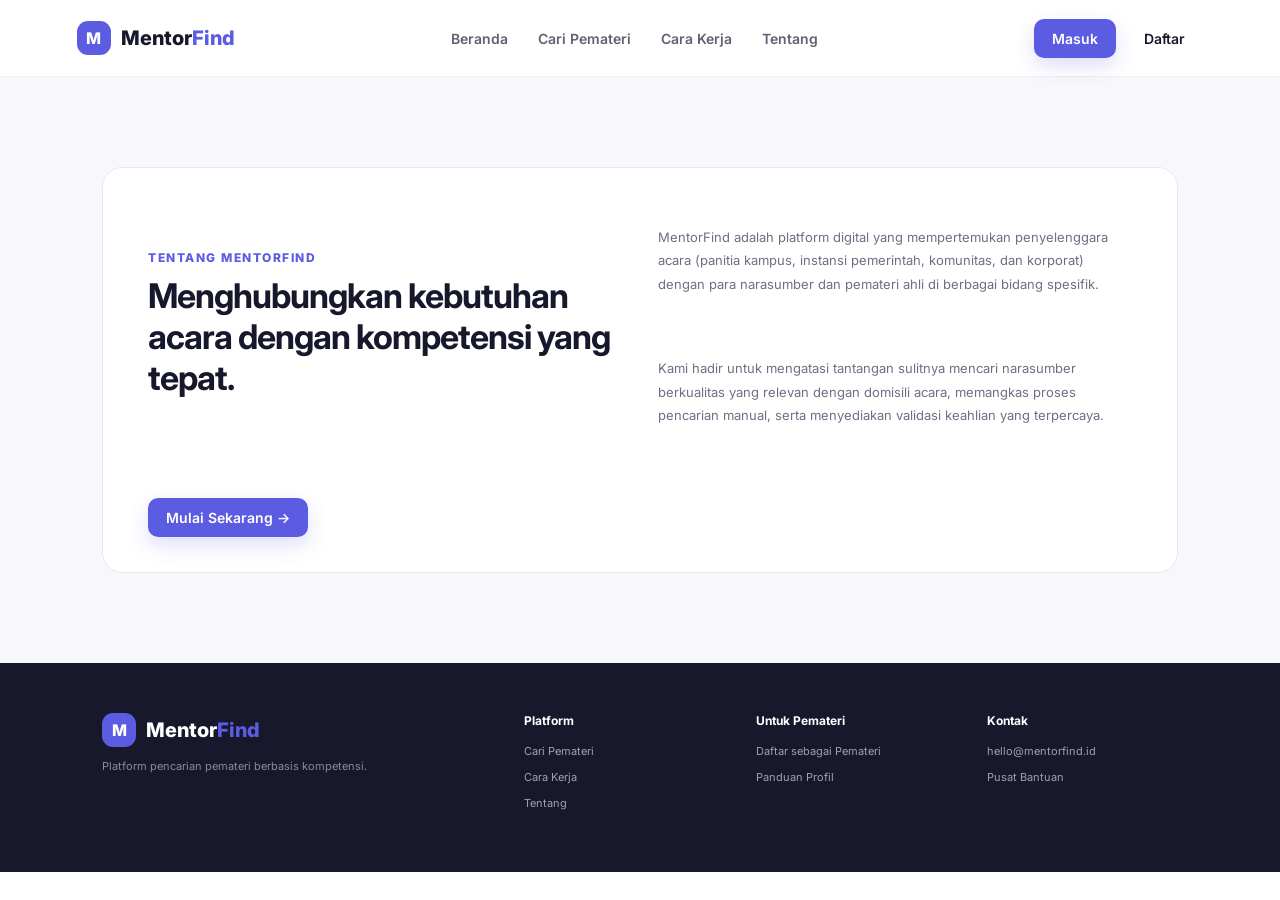
==== about.html @ a6b306c7 "Add files via upload" ====
<!DOCTYPE html>
<html lang="id">
<head>
  <meta charset="UTF-8">
  <meta name="viewport" content="width=device-width, initial-scale=1.0">
  <title>Tentang Kami — MentorFind</title>
  <link rel="preconnect" href="https://fonts.googleapis.com">
  <link rel="preconnect" href="https://fonts.gstatic.com" crossorigin>
  <link href="https://fonts.googleapis.com/css2?family=Inter:wght@400;500;600;700;800&display=swap" rel="stylesheet">
  <link rel="stylesheet" href="style.css">
</head>
<body>
  <header class="navbar">
    <a class="brand" href="index.html"><span class="brand-mark">M</span><span>Mentor<span class="brand-accent">Find</span></span></a>
    <nav>
      <a href="index.html">Beranda</a>
      <a href="search.html">Cari Pemateri</a>
      <a href="how-it-works.html">Cara Kerja</a>
      <a href="about.html" class="active">Tentang</a>
    </nav>
    <div class="nav-actions">
      <a class="btn btn-ghost" href="login.html">Masuk</a>
      <a class="btn btn-primary" href="register.html">Daftar</a>
      <a class="btn btn-primary" href="become-mentor.html">Menjadi Pemateri</a>
    </div>
    <button class="mobile-menu" onclick="toggleMenu()">☰</button>
  </header>

  <main>
    <section class="section about-section">
      <div class="about-card">
        <div>
          <span class="eyebrow">TENTANG MENTORFIND</span>
          <h2>Menghubungkan kebutuhan acara dengan kompetensi yang tepat.</h2>
        </div>
        <p>MentorFind adalah platform digital yang mempertemukan penyelenggara acara (panitia kampus, instansi pemerintah, komunitas, dan korporat) dengan para narasumber dan pemateri ahli di berbagai bidang spesifik.</p>
        <p>Kami hadir untuk mengatasi tantangan sulitnya mencari narasumber berkualitas yang relevan dengan domisili acara, memangkas proses pencarian manual, serta menyediakan validasi keahlian yang terpercaya.</p>
        <div style="margin-top: 2rem;">
          <a class="btn btn-primary" href="register.html">Mulai Sekarang →</a>
        </div>
      </div>
    </section>
  </main>

  <footer>
    <div class="footer-brand"><a class="brand" href="index.html"><span class="brand-mark">M</span><span>Mentor<span class="brand-accent">Find</span></span></a><p>Platform pencarian pemateri berbasis kompetensi.</p></div>
    <div><h4>Platform</h4><a href="search.html">Cari Pemateri</a><a href="how-it-works.html">Cara Kerja</a><a href="about.html">Tentang</a></div>
    <div><h4>Untuk Pemateri</h4><a href="become-mentor.html">Daftar sebagai Pemateri</a><a href="#">Panduan Profil</a></div>
    <div><h4>Kontak</h4><a href="mailto:hello@mentorfind.id">hello@mentorfind.id</a><a href="#">Pusat Bantuan</a></div>
  </footer>

  <script src="script.js"></script>
</body>
</html>
---- style.css ----
:root {

  --primary: #5b5ce2;

  --primary-dark: #4546c9;

  --ink: #17182b;

  --muted: #6d7085;

  --line: #e8e8f1;

  --soft: #f7f7fc;

  --white: #fff;

  --green: #18a66a;



  --auth-bg: #0b0f19;

  --auth-card: #1e293b;

  --auth-border: #334155;



  --shadow: 0 18px 50px rgba(33, 34, 76, 0.1);

}



/* =========================

   GLOBAL

\========================= */



\* {

  box-sizing: border-box;

}



html {

  scroll-behavior: smooth;

}



body {

  margin: 0;

  font-family: Inter, Arial, sans-serif;

  color: var(--ink);

  background: #fff;

}



a {

  text-decoration: none;

  color: inherit;

  cursor: pointer;

}



/* =========================

   NAVBAR

\========================= */



.navbar {

  height: 76px;

  display: flex;

  align-items: center;

  justify-content: space-between;

  padding: 0 6%;

  border-bottom: 1px solid #f0f0f5;

  background: rgba(255, 255, 255, 0.94);

  position: sticky;

  top: 0;

  z-index: 20;

  backdrop-filter: blur(14px);

}



.brand {

  display: flex;

  align-items: center;

  gap: 10px;

  font-weight: 800;

  font-size: 20px;

}



.brand-mark {

  width: 34px;

  height: 34px;

  border-radius: 11px;

  background: var(--primary);

  color: #fff;

  display: grid;

  place-items: center;

  font-size: 16px;

}



.brand-accent {

  color: var(--primary);

}



nav {

  display: flex;

  gap: 30px;

  font-size: 14px;

  font-weight: 600;

  color: #5f6172;

}



nav a:hover {

  color: var(--primary);

}



.nav-actions {

  display: flex;

  gap: 10px;

}



/* =========================

   BUTTON

\========================= */



.btn {

  border: 0;

  border-radius: 10px;

  padding: 11px 18px;

  font: 600 14px Inter;

  cursor: pointer;

  transition: 0.2s;

}



.btn-primary {

  background: var(--primary);

  color: #fff;

  box-shadow: 0 8px 20px rgba(91, 92, 226, 0.2);

}



.btn-primary:hover {

  background: var(--primary-dark);

  transform: translateY(-1px);

}



.btn-ghost {

  background: #f5f5fa;

  color: #383a50;

}



.btn-large {

  padding: 15px 22px;

}



.full {

  width: 100%;

  margin-top: 10px;

}



.mobile-menu {

  display: none;

  border: 0;

  background: none;

  font-size: 24px;

}



/* =========================

   HERO

\========================= */



.hero {

  min-height: 590px;

  padding: 75px 8% 70px;

  display: flex;

  align-items: center;

  gap: 60px;

  background:

    radial-gradient(

      circle at 80% 20%,

      #eeeefe 0,

      transparent 35%

    ),

    linear-gradient(180deg, #fbfbff, #fff);

}



.hero-content {

  width: 56%;

  max-width: 730px;

}



.eyebrow {

  font-size: 12px;

  letter-spacing: 1.5px;

  color: var(--primary);

  font-weight: 800;

}



.hero .eyebrow {

  display: inline-flex;

  gap: 8px;

  background: #eeeeff;

  padding: 8px 12px;

  border-radius: 30px;

  letter-spacing: 0.4px;

}



.hero h1 {

  font-size: 52px;

  line-height: 1.08;

  letter-spacing: -2px;

  margin: 20px 0;

}



.hero h1 span {

  color: var(--primary);

}



.hero-copy {

  font-size: 17px;

  line-height: 1.7;

  color: var(--muted);

  max-width: 650px;

}



/* =========================

   HERO SEARCH

\========================= */



.hero-search {

  background: #fff;

  padding: 9px;

  display: flex;

  gap: 7px;

  border: 1px solid #e6e6ef;

  border-radius: 15px;

  box-shadow: var(--shadow);

  margin-top: 28px;

}



.search-field {

  display: flex;

  align-items: center;

  gap: 8px;

  padding: 0 12px;

  border-right: 1px solid var(--line);

  flex: 1;

  color: #85879a;

}



.search-field input {

  border: 0;

  outline: 0;

  width: 100%;

  font: 14px Inter;

}



.location-field {

  max-width: 170px;

}



.popular {

  display: flex;

  align-items: center;

  gap: 8px;

  margin-top: 16px;

  font-size: 12px;

  color: #7a7c8e;

  flex-wrap: wrap;

}



.popular button {

  border: 1px solid var(--line);

  background: #fff;

  border-radius: 20px;

  padding: 6px 10px;

  color: #55586b;

  cursor: pointer;

}



/* =========================

   HERO VISUAL

\========================= */



.hero-visual {

  position: relative;

  flex: 1;

  min-height: 390px;

  display: grid;

  place-items: center;

}



.orb {

  position: absolute;

  border-radius: 50%;

  filter: blur(1px);

}



.orb-one {

  width: 330px;

  height: 330px;

  background: #e7e7ff;

}



.orb-two {

  width: 210px;

  height: 210px;

  background: #d8f5ec;

  right: 5%;

  bottom: 3%;

}



.profile-preview {

  position: relative;

  width: 300px;

  background: #fff;

  border: 1px solid #eeeef5;

  border-radius: 22px;

  padding: 28px;

  box-shadow: 0 25px 70px rgba(50, 50, 100, 0.16);

  text-align: center;

}



.verified {

  position: absolute;

  top: 14px;

  right: 14px;

  font-size: 9px;

  color: var(--green);

  background: #e8faf2;

  padding: 5px 8px;

  border-radius: 20px;

  font-weight: 700;

}



/* =========================

   AVATAR

\========================= */



.avatar {

  border-radius: 50%;

  background: linear-gradient(135deg, #5b5ce2, #8f90ff);

  color: #fff;

  display: grid;

  place-items: center;

  font-weight: 800;

}



.avatar-lg {

  width: 82px;

  height: 82px;

  font-size: 23px;

  margin: 5px auto 15px;

}



.profile-preview h3 {

  margin: 0 0 5px;

}



.profile-preview p {

  font-size: 12px;

  color: var(--muted);

  margin: 0;

}



.location {

  font-size: 11px;

  color: #77798a;

  margin: 13px 0;

}



.rating {

  font-weight: 700;

  font-size: 13px;

}



.rating span {

  font-weight: 400;

  color: #989aaa;

}



.skill-row {

  display: flex;

  gap: 5px;

  flex-wrap: wrap;

  justify-content: center;

  margin-top: 17px;

}



.skill-row span {

  font-size: 9px;

  padding: 6px 8px;

  border-radius: 7px;

  background: #f3f3fb;

  color: #595b72;

}



/* =========================

   FLOATING CARD

\========================= */



.floating-card {

  position: absolute;

  background: #fff;

  border: 1px solid #eeeef5;

  border-radius: 14px;

  box-shadow: var(--shadow);

  padding: 13px 16px;

  display: flex;

  gap: 9px;

  align-items: center;

}



.floating-card strong {

  display: block;

  font-size: 16px;

}



.floating-card span {

  font-size: 9px;

  color: #85879a;

}



.fc-top {

  top: 25px;

  right: 0;

}



.fc-bottom {

  bottom: 24px;

  left: 0;

}



.fc-bottom small {

  display: block;

  color: #888a9b;

  font-size: 9px;

  margin-top: 3px;

}



.mini-icon {

  background: #e8faf2;

  color: var(--green);

  padding: 8px;

  border-radius: 9px !important;

  font-size: 13px !important;

}



/* =========================

   STATS

\========================= */



.stats {

  display: grid;

  grid-template-columns: repeat(4, 1fr);

  padding: 28px 8%;

  border-top: 1px solid var(--line);

  border-bottom: 1px solid var(--line);

  background: #fff;

}



.stats div {

  text-align: center;

  border-right: 1px solid var(--line);

}



.stats div:last-child {

  border: 0;

}



.stats strong {

  display: block;

  font-size: 25px;

}



.stats span {

  font-size: 11px;

  color: var(--muted);

}



/* =========================

   SECTION

\========================= */



.section {

  padding: 90px 8%;

}



.section-heading {

  display: flex;

  justify-content: space-between;

  align-items: end;

  margin-bottom: 35px;

}



.section-heading h2,

.center-heading h2,

.about-card h2 {

  font-size: 34px;

  letter-spacing: -1px;

  margin: 9px 0;

}



.section-heading p {

  color: var(--muted);

  font-size: 13px;

  max-width: 410px;

  line-height: 1.6;

}



/* =========================

   SEARCH SECTION

\========================= */



.search-section {

  background: #fafaff;

}



.search-layout {

  display: grid;

  grid-template-columns: 250px 1fr;

  gap: 30px;

}



/* =========================

   FILTER

\========================= */



.filter-panel {

  background: #fff;

  border: 1px solid var(--line);

  border-radius: 15px;

  padding: 20px;

  height: max-content;

}



.filter-title {

  display: flex;

  justify-content: space-between;

  font-size: 14px;

  font-weight: 800;

  margin-bottom: 20px;

}



.filter-title button {

  border: 0;

  background: none;

  color: var(--primary);

  font-size: 11px;

  cursor: pointer;

}



.filter-panel label {

  display: block;

  font-size: 11px;

  font-weight: 700;

  margin: 16px 0 7px;

}



.input {

  width: 100%;

  border: 1px solid var(--line);

  border-radius: 9px;

  padding: 11px 12px;

  background: #fff;

  outline: none;

  font: 12px Inter;

  color: #44475a;

}



.input:focus {

  border-color: #a5a6ee;

  box-shadow: 0 0 0 3px #eeeeff;

}



/* =========================

   RESULTS

\========================= */



.results-top {

  display: flex;

  justify-content: space-between;

  align-items: center;

  font-size: 12px;

  color: var(--muted);

  margin-bottom: 15px;

}



.results-top select {

  border: 1px solid var(--line);

  background: #fff;

  border-radius: 8px;

  padding: 8px;

  font: 11px Inter;

}



.mentor-grid {

  display: grid;

  grid-template-columns: repeat(2, 1fr);

  gap: 16px;

}



/* =========================

   MENTOR CARD

\========================= */



.mentor-card {

  background: #fff;

  border: 1px solid var(--line);

  border-radius: 15px;

  padding: 20px;

  transition: 0.2s;

  cursor: pointer;

}



.mentor-card:hover {

  transform: translateY(-3px);

  box-shadow: var(--shadow);

  border-color: #d9d9f5;

}



.mentor-head {

  display: flex;

  gap: 12px;

  align-items: center;

}



.avatar-sm {

  width: 48px;

  height: 48px;

  font-size: 13px;

}



.mentor-info h3 {

  font-size: 14px;

  margin: 0 0 4px;

}



.mentor-info p {

  font-size: 10px;

  color: var(--muted);

  margin: 0;

}



.verified-badge {

  margin-left: auto;

  font-size: 9px;

  color: var(--green);

  background: #e8faf2;

  padding: 5px 7px;

  border-radius: 15px;

}



.mentor-location {

  font-size: 10px;

  color: #7b7d8d;

  margin: 14px 0;

}



.mentor-desc {

  font-size: 11px;

  line-height: 1.55;

  color: #696b7c;

  min-height: 34px;

}



.mentor-meta {

  display: flex;

  justify-content: space-between;

  margin-top: 15px;

  padding-top: 12px;

  border-top: 1px solid #f0f0f5;

  font-size: 10px;

  color: #707285;

}



.mentor-skills {

  display: flex;

  gap: 5px;

  flex-wrap: wrap;

  margin-top: 13px;

}



.mentor-skills span {

  font-size: 9px;

  background: #f4f4fb;

  padding: 5px 7px;

  border-radius: 6px;

}



/* =========================

   EMPTY STATE

\========================= */



.empty {

  text-align: center;

  padding: 70px 20px;

  color: var(--muted);

}



.empty div {

  font-size: 35px;

}



.hidden {

  display: none;

}



/* =========================

   HOW IT WORKS

\========================= */



.how-section {

  background: #fff;

}



.center-heading {

  text-align: center;

  max-width: 650px;

  margin: 0 auto 45px;

}



.center-heading p {

  font-size: 13px;

  line-height: 1.6;

  color: var(--muted);

}



.steps {

  display: grid;

  grid-template-columns: repeat(3, 1fr);

  gap: 20px;

}



.step {

  border: 1px solid var(--line);

  border-radius: 16px;

  padding: 28px;

}



.step-number {

  color: var(--primary);

  font-weight: 800;

  font-size: 12px;

  background: #eeeeff;

  width: max-content;

  padding: 7px 10px;

  border-radius: 8px;

}



.step h3 {

  font-size: 16px;

}



.step p {

  font-size: 12px;

  color: var(--muted);

  line-height: 1.6;

}



/* =========================

   ABOUT

\========================= */



.about-section {

  background: #f7f7fc;

}



.about-card {

  background: #fff;

  border: 1px solid var(--line);

  border-radius: 20px;

  padding: 45px;

  display: grid;

  grid-template-columns: 1fr 1fr;

  gap: 35px;

  align-items: center;

}



.about-card p {

  font-size: 13px;

  color: var(--muted);

  line-height: 1.8;

}



.about-card .btn {

  width: max-content;

}



.about-card > div {

  grid-row: span 2;

}



/* =========================

   FOOTER

\========================= */



footer {

  padding: 50px 8%;

  background: #17182b;

  color: #c6c7d3;

  display: grid;

  grid-template-columns: 2fr 1fr 1fr 1fr;

  gap: 40px;

}



footer .brand {

  color: #fff;

}



footer h4 {

  color: #fff;

  font-size: 12px;

  margin-top: 0;

}



footer a:not(.brand) {

  display: block;

  font-size: 11px;

  margin: 12px 0;

  color: #9fa1b2;

}



footer p {

  font-size: 11px;

  line-height: 1.6;

  color: #898b9e;

}



/* =========================

   MODAL

\========================= */



.modal {

  display: none;

  position: fixed;

  inset: 0;

  background: rgba(20, 21, 40, 0.55);

  z-index: 50;

  align-items: center;

  justify-content: center;

  padding: 20px;

}



.modal.show {

  display: flex;

}



.modal-box {

  width: min(420px, 100%);

  background: #fff;

  border-radius: 18px;

  padding: 30px;

  position: relative;

  box-shadow: 0 30px 100px rgba(0, 0, 0, 0.2);

}



.modal-box h2 {

  margin: 8px 0;

  font-size: 23px;

}



.modal-box .input {

  margin-top: 10px;

}



.modal-close {

  position: absolute;

  right: 17px;

  top: 14px;

  border: 0;

  background: #f2f2f7;

  border-radius: 50%;

  width: 28px;

  height: 28px;

  cursor: pointer;

}



.modal-icon {

  width: 42px;

  height: 42px;

  border-radius: 12px;

  background: #eeeeff;

  color: var(--primary);

  display: grid;

  place-items: center;

  font-weight: 800;

}



.muted {

  font-size: 12px;

  color: var(--muted);

  line-height: 1.6;

}



.modal-switch {

  text-align: center;

  font-size: 11px;

  color: var(--muted);

  margin-top: 18px;

}



.modal-switch a {

  color: var(--primary);

  font-weight: 700;

}



/* =========================

   PROFILE MODAL

\========================= */



.profile-modal {

  max-width: 650px;

}



.profile-detail {

  display: grid;

  grid-template-columns: 100px 1fr;

  gap: 22px;

}



.profile-detail .avatar {

  width: 100px;

  height: 100px;

  font-size: 25px;

}



.profile-detail h2 {

  margin: 0 0 4px;

}



.detail-label {

  font-size: 10px;

  color: var(--muted);

  margin-top: 18px;

}



.detail-list {

  display: flex;

  flex-wrap: wrap;

  gap: 7px;

  margin-top: 7px;

}



.detail-list span {

  background: #f1f1fb;

  border-radius: 7px;

  padding: 7px 9px;

  font-size: 10px;

}



.portfolio {

  margin-top: 20px;

  padding-top: 17px;

  border-top: 1px solid var(--line);

}



.portfolio h4 {

  margin: 0 0 8px;

  font-size: 13px;

}



.portfolio p {

  font-size: 11px;

  color: var(--muted);

  line-height: 1.5;

}



/* =====================================================

   MENTOR DASHBOARD

\===================================================== */



.mentor-dashboard-grid {

  display: grid;

  grid-template-columns: repeat(3, 1fr);

  gap: 20px;

  margin-top: 30px;

}



.dashboard-card {

  background: #fff;

  border: 1px solid #e5e7eb;

  border-radius: 18px;

  padding: 28px;

  box-shadow: 0 10px 30px rgba(15, 23, 42, 0.05);

  transition:

    transform 0.25s ease,

    box-shadow 0.25s ease;

}



.dashboard-card:hover {

  transform: translateY(-5px);

  box-shadow: 0 20px 40px rgba(15, 23, 42, 0.1);

}



.dashboard-icon {

  width: 52px;

  height: 52px;

  display: flex;

  align-items: center;

  justify-content: center;

  border-radius: 14px;

  background: #eef2ff;

  font-size: 24px;

  margin-bottom: 20px;

}



.dashboard-card h3 {

  margin-bottom: 8px;

  color: #111827;

}



.dashboard-card p {

  color: #6b7280;

  line-height: 1.6;

  margin-bottom: 20px;

}



.mentor-info-box {

  margin-top: 30px;

  padding: 30px;

  border-radius: 18px;

  background: linear-gradient(135deg, #eef2ff, #f8fafc);

  border: 1px solid #e0e7ff;

}



.mentor-info-box h2 {

  margin: 8px 0 10px;

  color: #111827;

}



.mentor-info-box p {

  max-width: 700px;

  color: #64748b;

  line-height: 1.7;

}



/* =====================================================
   AUTHENTICATION PAGE
   LOGIN & REGISTER
   Integrated with the new mockup design
===================================================== */

body.auth-page {
  min-height: 100vh;
  margin: 0;
  display: flex;
  flex-direction: column;
  align-items: center;
  justify-content: center;
  padding: 20px;
  background: linear-gradient(135deg, #1e3c72 0%, #2a5298 50%, #6dd5ed 100%);
  background-attachment: fixed;
  font-family: 'Inter', sans-serif;
}

.auth-card {
  width: 100%;
  max-width: 420px;
  margin: 0 auto;
  padding: 32px;
  background: rgba(255, 255, 255, 0.92);
  backdrop-filter: blur(12px);
  border: 1px solid rgba(255, 255, 255, 0.5);
  border-radius: 20px;
  box-shadow: 0 20px 40px rgba(0, 0, 0, 0.2);
  position: relative;
  text-align: center;
}

.auth-card .close-btn {
  position: absolute;
  top: 18px;
  right: 20px;
  text-decoration: none;
  font-size: 20px;
  color: #64748b;
  font-weight: bold;
  transition: color 0.2s;
}

.auth-card .close-btn:hover {
  color: #0f172a;
}

.auth-header {
  text-align: center;
  margin-bottom: 2rem;
}

.auth-header .brand {
  display: inline-flex;
  margin-bottom: 1rem;
  text-decoration: none;
}

.auth-header h2 {
  font-size: 24px;
  font-weight: 700;
  color: #1e293b;
  margin: 0 0 8px;
}

.auth-header p {
  font-size: 14px;
  color: #64748b;
  margin: 0 0 24px;
}

.form-group {
  margin-bottom: 16px;
  text-align: left;
}

.form-group label {
  display: block;
  font-size: 13px;
  font-weight: 600;
  color: #475569;
  margin-bottom: 6px;
}

.form-group input,
.form-group select {
  width: 100%;
  padding: 12px 16px;
  border: 1px solid #e2e8f0;
  border-radius: 10px;
  font-size: 14px;
  background-color: #f8fafc;
  outline: none;
  box-sizing: border-box;
  transition: border-color 0.2s, background-color 0.2s;
}

.form-group input:focus,
.form-group select:focus {
  border-color: #4f46e5;
  background-color: #fff;
}

.btn-auth {
  width: 100%;
  padding: 12px;
  background-color: #4f46e5;
  color: #ffffff;
  border: none;
  border-radius: 10px;
  font-size: 15px;
  font-weight: 600;
  cursor: pointer;
  margin-top: 10px;
  transition: background-color 0.2s;
}

.btn-auth:hover {
  background-color: #4338ca;
}

.auth-footer {
  margin-top: 20px;
  font-size: 13px;
  color: #64748b;
}

.auth-footer a {
  color: #4f46e5;
  text-decoration: none;
  font-weight: 600;
}

/* Existing alert styles preserved */
.alert-box {
  margin-top: 1.25rem;
  padding: 0.75rem 1rem;
  border-radius: 0.5rem;
  background-color: rgba(239, 68, 68, 0.15);
  border: 1px solid rgba(239, 68, 68, 0.4);
  color: #b91c1c;
  font-size: 0.875rem;
  display: flex;
  align-items: center;
  justify-content: space-between;
}

.alert-close {
  background: none;
  border: none;
  color: #b91c1c;
  font-size: 1.2rem;
  cursor: pointer;
  padding: 0 0.25rem;
  line-height: 1;
}

/* Login state / user profile */
.nav-links {
  display: flex;
  align-items: center;
  gap: 24px;
  list-style: none;
  margin: 0;
  padding: 0;
}

.nav-links a {
  text-decoration: none;
  color: #475569;
  font-size: 14px;
  font-weight: 500;
}

.nav-links a:hover {
  color: #4f46e5;
}

.user-profile-btn {
  display: flex;
  align-items: center;
  gap: 10px;
  text-decoration: none;
  color: #1e293b;
  font-weight: 600;
  font-size: 14px;
  cursor: pointer;
  padding: 6px 12px;
  border-radius: 8px;
  transition: background 0.2s;
}

.user-profile-btn:hover {
  background-color: #f1f5f9;
}

.user-avatar {
  width: 36px;
  height: 36px;
  border-radius: 50%;
  background-color: #e0e7ff;
  color: #4f46e5;
  display: flex;
  align-items: center;
  justify-content: center;
  font-weight: 700;
  font-size: 15px;
}

/* =========================

   TABLET

\========================= */



@media (max-width: 900px) {

  nav {

    display: none;

  }



  .mobile-menu {

    display: block;

  }



  .hero {

    padding: 55px 6%;

    flex-direction: column;

  }



  .hero-content {

    width: 100%;

  }



  .hero h1 {

    font-size: 42px;

  }



  .hero-visual {

    width: 100%;

  }



  .stats {

    padding: 25px 5%;

  }



  .section {

    padding: 65px 6%;

  }



  .search-layout {

    grid-template-columns: 1fr;

  }



  .filter-panel {

    display: grid;

    grid-template-columns: 1fr 1fr;

    gap: 0 12px;

  }



  .filter-title,

  .filter-panel .full {

    grid-column: 1 / -1;

  }



  .steps {

    grid-template-columns: 1fr;

  }



  .about-card {

    grid-template-columns: 1fr;

    padding: 30px;

  }



  .about-card > div {

    grid-row: auto;

  }



  footer {

    grid-template-columns: 1fr 1fr;

  }



  .mentor-dashboard-grid {

    grid-template-columns: 1fr;

  }

}



/* =========================

   MOBILE

\========================= */



@media (max-width: 600px) {

  .nav-actions {

    display: none;

  }



  .hero h1 {

    font-size: 36px;

  }



  .hero-search {

    flex-direction: column;

  }



  .search-field,

  .location-field {

    max-width: none;

    border-right: 0;

    border-bottom: 1px solid var(--line);

    padding: 12px;

  }



  .hero-visual {

    min-height: 350px;

  }



  .profile-preview {

    width: 270px;

  }



  .floating-card {

    transform: scale(0.85);

  }



  .stats {

    grid-template-columns: 1fr 1fr;

    gap: 18px;

  }



  .stats div:nth-child(2) {

    border-right: 0;

  }



  .mentor-grid {

    grid-template-columns: 1fr;

  }



  .filter-panel {

    grid-template-columns: 1fr;

  }



  .filter-title,

  .filter-panel .full {

    grid-column: auto;

  }



  .section-heading {

    display: block;

  }



  .section-heading p {

    margin-top: 15px;

  }



  .about-card h2 {

    font-size: 27px;

  }



  footer {

    grid-template-columns: 1fr 1fr;

  }



  .profile-detail {

    grid-template-columns: 1fr;

    text-align: center;

  }



  .profile-detail .avatar {

    margin: auto;

  }



  .detail-list {

    justify-content: center;

  }



  .auth-card {

    padding: 2rem 1.5rem;

  }

  .auth-header h2 {
    font-size: 22px;
  }

}
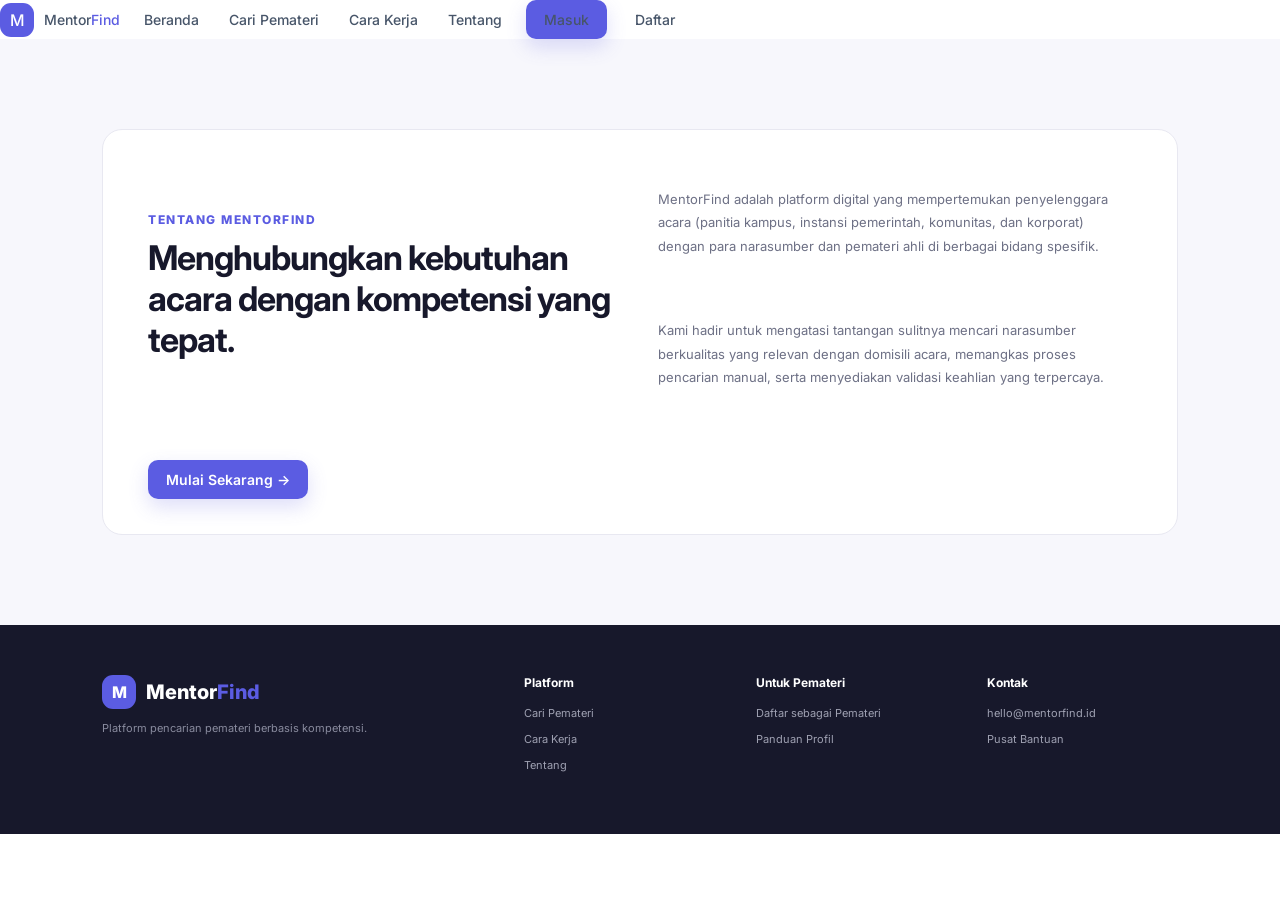
==== commit ddd2c57f: "Add files via upload" ====
--- a/about.html
+++ b/about.html
@@ -10,7 +10,7 @@
   <link rel="stylesheet" href="style.css">
 </head>
 <body>
-  <header class="navbar">
+  <header class="nav-links">
     <a class="brand" href="index.html"><span class="brand-mark">M</span><span>Mentor<span class="brand-accent">Find</span></span></a>
     <nav>
       <a href="index.html">Beranda</a>
--- a/style.css
+++ b/style.css
@@ -2253,18 +2253,7 @@
     display: none;
 
   }
-
-
-
-  .mobile-menu {
-
-    display: block;
-
-  }
-
-
-
-  .hero {
+.hero {
 
     padding: 55px 6%;
 
@@ -2575,3 +2564,55 @@
   }
 
 }
+
+
+/* =====================================================
+   TAMPILAN MOBILE & TOGGLE MENU
+   ===================================================== */
+
+/* Sembunyikan tombol mobile menu secara default di layar besar */
+.mobile-menu {
+  display: none;
+  background: none;
+  border: none;
+  font-size: 24px;
+  cursor: pointer;
+  color: #0f172a;
+}
+
+/* Aturan untuk layar HP / Mobile */
+@media (max-width: 768px) {
+  .mobile-menu {
+    display: block;
+    z-index: 1001;
+  }
+
+  .nav-links {
+    display: none;
+    position: absolute;
+    top: 100%;
+    left: 0;
+    width: 100%;
+    background: #ffffff;
+    flex-direction: column;
+    padding: 20px;
+    box-shadow: 0 10px 15px -3px rgba(0, 0, 0, 0.1);
+    border-bottom: 1px solid #e2e8f0;
+    z-index: 1000;
+  }
+
+  /* Kelas ini ditambahkan oleh JS saat tombol diklik */
+  .nav-links.mobile-open {
+    display: flex !important;
+  }
+
+  .nav-links a {
+    padding: 10px 0;
+    width: 100%;
+    text-align: left;
+  }
+
+  .nav-actions {
+    margin-top: 10px;
+  }
+}
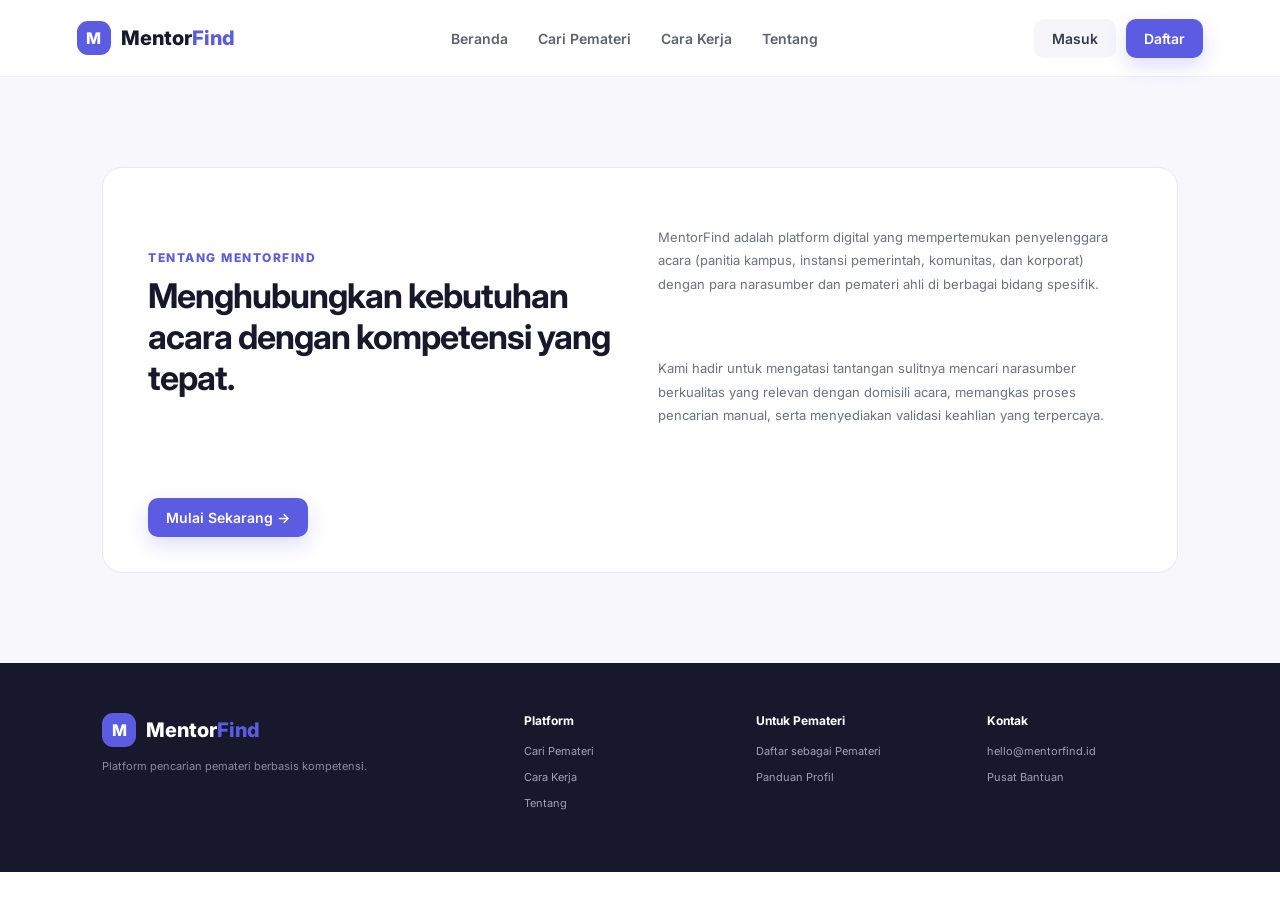
==== commit 336e0a93: "Add files via upload" ====
--- a/about.html
+++ b/about.html
@@ -10,7 +10,7 @@
   <link rel="stylesheet" href="style.css">
 </head>
 <body>
-  <header class="nav-links">
+  <header class="navbar">
     <a class="brand" href="index.html"><span class="brand-mark">M</span><span>Mentor<span class="brand-accent">Find</span></span></a>
     <nav>
       <a href="index.html">Beranda</a>
--- a/style.css
+++ b/style.css
@@ -1,2618 +1,2582 @@
-:root {
-
-  --primary: #5b5ce2;
-
-  --primary-dark: #4546c9;
-
-  --ink: #17182b;
-
-  --muted: #6d7085;
-
-  --line: #e8e8f1;
-
-  --soft: #f7f7fc;
-
-  --white: #fff;
-
-  --green: #18a66a;
-
-
-
-  --auth-bg: #0b0f19;
-
-  --auth-card: #1e293b;
-
-  --auth-border: #334155;
-
-
-
-  --shadow: 0 18px 50px rgba(33, 34, 76, 0.1);
-
-}
-
-
-
-/* =========================
-
-   GLOBAL
-
-\========================= */
-
-
-
-\* {
-
-  box-sizing: border-box;
-
-}
-
-
-
-html {
-
-  scroll-behavior: smooth;
-
-}
-
-
-
-body {
-
-  margin: 0;
-
-  font-family: Inter, Arial, sans-serif;
-
-  color: var(--ink);
-
-  background: #fff;
-
-}
-
-
-
-a {
-
-  text-decoration: none;
-
-  color: inherit;
-
-  cursor: pointer;
-
-}
-
-
-
-/* =========================
-
-   NAVBAR
-
-\========================= */
-
-
-
-.navbar {
-
-  height: 76px;
-
-  display: flex;
-
-  align-items: center;
-
-  justify-content: space-between;
-
-  padding: 0 6%;
-
-  border-bottom: 1px solid #f0f0f5;
-
-  background: rgba(255, 255, 255, 0.94);
-
-  position: sticky;
-
-  top: 0;
-
-  z-index: 20;
-
-  backdrop-filter: blur(14px);
-
-}
-
-
-
-.brand {
-
-  display: flex;
-
-  align-items: center;
-
-  gap: 10px;
-
-  font-weight: 800;
-
-  font-size: 20px;
-
-}
-
-
-
-.brand-mark {
-
-  width: 34px;
-
-  height: 34px;
-
-  border-radius: 11px;
-
-  background: var(--primary);
-
-  color: #fff;
-
-  display: grid;
-
-  place-items: center;
-
-  font-size: 16px;
-
-}
-
-
-
-.brand-accent {
-
-  color: var(--primary);
-
-}
-
-
-
-nav {
-
-  display: flex;
-
-  gap: 30px;
-
-  font-size: 14px;
-
-  font-weight: 600;
-
-  color: #5f6172;
-
-}
-
-
-
-nav a:hover {
-
-  color: var(--primary);
-
-}
-
-
-
-.nav-actions {
-
-  display: flex;
-
-  gap: 10px;
-
-}
-
-
-
-/* =========================
-
-   BUTTON
-
-\========================= */
-
-
-
-.btn {
-
-  border: 0;
-
-  border-radius: 10px;
-
-  padding: 11px 18px;
-
-  font: 600 14px Inter;
-
-  cursor: pointer;
-
-  transition: 0.2s;
-
-}
-
-
-
-.btn-primary {
-
-  background: var(--primary);
-
-  color: #fff;
-
-  box-shadow: 0 8px 20px rgba(91, 92, 226, 0.2);
-
-}
-
-
-
-.btn-primary:hover {
-
-  background: var(--primary-dark);
-
-  transform: translateY(-1px);
-
-}
-
-
-
-.btn-ghost {
-
-  background: #f5f5fa;
-
-  color: #383a50;
-
-}
-
-
-
-.btn-large {
-
-  padding: 15px 22px;
-
-}
-
-
-
-.full {
-
-  width: 100%;
-
-  margin-top: 10px;
-
-}
-
-
-
-.mobile-menu {
-
-  display: none;
-
-  border: 0;
-
-  background: none;
-
-  font-size: 24px;
-
-}
-
-
-
-/* =========================
-
-   HERO
-
-\========================= */
-
-
-
-.hero {
-
-  min-height: 590px;
-
-  padding: 75px 8% 70px;
-
-  display: flex;
-
-  align-items: center;
-
-  gap: 60px;
-
-  background:
-
-    radial-gradient(
-
-      circle at 80% 20%,
-
-      #eeeefe 0,
-
-      transparent 35%
-
-    ),
-
-    linear-gradient(180deg, #fbfbff, #fff);
-
-}
-
-
-
-.hero-content {
-
-  width: 56%;
-
-  max-width: 730px;
-
-}
-
-
-
-.eyebrow {
-
-  font-size: 12px;
-
-  letter-spacing: 1.5px;
-
-  color: var(--primary);
-
-  font-weight: 800;
-
-}
-
-
-
-.hero .eyebrow {
-
-  display: inline-flex;
-
-  gap: 8px;
-
-  background: #eeeeff;
-
-  padding: 8px 12px;
-
-  border-radius: 30px;
-
-  letter-spacing: 0.4px;
-
-}
-
-
-
-.hero h1 {
-
-  font-size: 52px;
-
-  line-height: 1.08;
-
-  letter-spacing: -2px;
-
-  margin: 20px 0;
-
-}
-
-
-
-.hero h1 span {
-
-  color: var(--primary);
-
-}
-
-
-
-.hero-copy {
-
-  font-size: 17px;
-
-  line-height: 1.7;
-
-  color: var(--muted);
-
-  max-width: 650px;
-
-}
-
-
-
-/* =========================
-
-   HERO SEARCH
-
-\========================= */
-
-
-
-.hero-search {
-
-  background: #fff;
-
-  padding: 9px;
-
-  display: flex;
-
-  gap: 7px;
-
-  border: 1px solid #e6e6ef;
-
-  border-radius: 15px;
-
-  box-shadow: var(--shadow);
-
-  margin-top: 28px;
-
-}
-
-
-
-.search-field {
-
-  display: flex;
-
-  align-items: center;
-
-  gap: 8px;
-
-  padding: 0 12px;
-
-  border-right: 1px solid var(--line);
-
-  flex: 1;
-
-  color: #85879a;
-
-}
-
-
-
-.search-field input {
-
-  border: 0;
-
-  outline: 0;
-
-  width: 100%;
-
-  font: 14px Inter;
-
-}
-
-
-
-.location-field {
-
-  max-width: 170px;
-
-}
-
-
-
-.popular {
-
-  display: flex;
-
-  align-items: center;
-
-  gap: 8px;
-
-  margin-top: 16px;
-
-  font-size: 12px;
-
-  color: #7a7c8e;
-
-  flex-wrap: wrap;
-
-}
-
-
-
-.popular button {
-
-  border: 1px solid var(--line);
-
-  background: #fff;
-
-  border-radius: 20px;
-
-  padding: 6px 10px;
-
-  color: #55586b;
-
-  cursor: pointer;
-
-}
-
-
-
-/* =========================
-
-   HERO VISUAL
-
-\========================= */
-
-
-
-.hero-visual {
-
-  position: relative;
-
-  flex: 1;
-
-  min-height: 390px;
-
-  display: grid;
-
-  place-items: center;
-
-}
-
-
-
-.orb {
-
-  position: absolute;
-
-  border-radius: 50%;
-
-  filter: blur(1px);
-
-}
-
-
-
-.orb-one {
-
-  width: 330px;
-
-  height: 330px;
-
-  background: #e7e7ff;
-
-}
-
-
-
-.orb-two {
-
-  width: 210px;
-
-  height: 210px;
-
-  background: #d8f5ec;
-
-  right: 5%;
-
-  bottom: 3%;
-
-}
-
-
-
-.profile-preview {
-
-  position: relative;
-
-  width: 300px;
-
-  background: #fff;
-
-  border: 1px solid #eeeef5;
-
-  border-radius: 22px;
-
-  padding: 28px;
-
-  box-shadow: 0 25px 70px rgba(50, 50, 100, 0.16);
-
-  text-align: center;
-
-}
-
-
-
-.verified {
-
-  position: absolute;
-
-  top: 14px;
-
-  right: 14px;
-
-  font-size: 9px;
-
-  color: var(--green);
-
-  background: #e8faf2;
-
-  padding: 5px 8px;
-
-  border-radius: 20px;
-
-  font-weight: 700;
-
-}
-
-
-
-/* =========================
-
-   AVATAR
-
-\========================= */
-
-
-
-.avatar {
-
-  border-radius: 50%;
-
-  background: linear-gradient(135deg, #5b5ce2, #8f90ff);
-
-  color: #fff;
-
-  display: grid;
-
-  place-items: center;
-
-  font-weight: 800;
-
-}
-
-
-
-.avatar-lg {
-
-  width: 82px;
-
-  height: 82px;
-
-  font-size: 23px;
-
-  margin: 5px auto 15px;
-
-}
-
-
-
-.profile-preview h3 {
-
-  margin: 0 0 5px;
-
-}
-
-
-
-.profile-preview p {
-
-  font-size: 12px;
-
-  color: var(--muted);
-
-  margin: 0;
-
-}
-
-
-
-.location {
-
-  font-size: 11px;
-
-  color: #77798a;
-
-  margin: 13px 0;
-
-}
-
-
-
-.rating {
-
-  font-weight: 700;
-
-  font-size: 13px;
-
-}
-
-
-
-.rating span {
-
-  font-weight: 400;
-
-  color: #989aaa;
-
-}
-
-
-
-.skill-row {
-
-  display: flex;
-
-  gap: 5px;
-
-  flex-wrap: wrap;
-
-  justify-content: center;
-
-  margin-top: 17px;
-
-}
-
-
-
-.skill-row span {
-
-  font-size: 9px;
-
-  padding: 6px 8px;
-
-  border-radius: 7px;
-
-  background: #f3f3fb;
-
-  color: #595b72;
-
-}
-
-
-
-/* =========================
-
-   FLOATING CARD
-
-\========================= */
-
-
-
-.floating-card {
-
-  position: absolute;
-
-  background: #fff;
-
-  border: 1px solid #eeeef5;
-
-  border-radius: 14px;
-
-  box-shadow: var(--shadow);
-
-  padding: 13px 16px;
-
-  display: flex;
-
-  gap: 9px;
-
-  align-items: center;
-
-}
-
-
-
-.floating-card strong {
-
-  display: block;
-
-  font-size: 16px;
-
-}
-
-
-
-.floating-card span {
-
-  font-size: 9px;
-
-  color: #85879a;
-
-}
-
-
-
-.fc-top {
-
-  top: 25px;
-
-  right: 0;
-
-}
-
-
-
-.fc-bottom {
-
-  bottom: 24px;
-
-  left: 0;
-
-}
-
-
-
-.fc-bottom small {
-
-  display: block;
-
-  color: #888a9b;
-
-  font-size: 9px;
-
-  margin-top: 3px;
-
-}
-
-
-
-.mini-icon {
-
-  background: #e8faf2;
-
-  color: var(--green);
-
-  padding: 8px;
-
-  border-radius: 9px !important;
-
-  font-size: 13px !important;
-
-}
-
-
-
-/* =========================
-
-   STATS
-
-\========================= */
-
-
-
-.stats {
-
-  display: grid;
-
-  grid-template-columns: repeat(4, 1fr);
-
-  padding: 28px 8%;
-
-  border-top: 1px solid var(--line);
-
-  border-bottom: 1px solid var(--line);
-
-  background: #fff;
-
-}
-
-
-
-.stats div {
-
-  text-align: center;
-
-  border-right: 1px solid var(--line);
-
-}
-
-
-
-.stats div:last-child {
-
-  border: 0;
-
-}
-
-
-
-.stats strong {
-
-  display: block;
-
-  font-size: 25px;
-
-}
-
-
-
-.stats span {
-
-  font-size: 11px;
-
-  color: var(--muted);
-
-}
-
-
-
-/* =========================
-
-   SECTION
-
-\========================= */
-
-
-
-.section {
-
-  padding: 90px 8%;
-
-}
-
-
-
-.section-heading {
-
-  display: flex;
-
-  justify-content: space-between;
-
-  align-items: end;
-
-  margin-bottom: 35px;
-
-}
-
-
-
-.section-heading h2,
-
-.center-heading h2,
-
-.about-card h2 {
-
-  font-size: 34px;
-
-  letter-spacing: -1px;
-
-  margin: 9px 0;
-
-}
-
-
-
-.section-heading p {
-
-  color: var(--muted);
-
-  font-size: 13px;
-
-  max-width: 410px;
-
-  line-height: 1.6;
-
-}
-
-
-
-/* =========================
-
-   SEARCH SECTION
-
-\========================= */
-
-
-
-.search-section {
-
-  background: #fafaff;
-
-}
-
-
-
-.search-layout {
-
-  display: grid;
-
-  grid-template-columns: 250px 1fr;
-
-  gap: 30px;
-
-}
-
-
-
-/* =========================
-
-   FILTER
-
-\========================= */
-
-
-
-.filter-panel {
-
-  background: #fff;
-
-  border: 1px solid var(--line);
-
-  border-radius: 15px;
-
-  padding: 20px;
-
-  height: max-content;
-
-}
-
-
-
-.filter-title {
-
-  display: flex;
-
-  justify-content: space-between;
-
-  font-size: 14px;
-
-  font-weight: 800;
-
-  margin-bottom: 20px;
-
-}
-
-
-
-.filter-title button {
-
-  border: 0;
-
-  background: none;
-
-  color: var(--primary);
-
-  font-size: 11px;
-
-  cursor: pointer;
-
-}
-
-
-
-.filter-panel label {
-
-  display: block;
-
-  font-size: 11px;
-
-  font-weight: 700;
-
-  margin: 16px 0 7px;
-
-}
-
-
-
-.input {
-
-  width: 100%;
-
-  border: 1px solid var(--line);
-
-  border-radius: 9px;
-
-  padding: 11px 12px;
-
-  background: #fff;
-
-  outline: none;
-
-  font: 12px Inter;
-
-  color: #44475a;
-
-}
-
-
-
-.input:focus {
-
-  border-color: #a5a6ee;
-
-  box-shadow: 0 0 0 3px #eeeeff;
-
-}
-
-
-
-/* =========================
-
-   RESULTS
-
-\========================= */
-
-
-
-.results-top {
-
-  display: flex;
-
-  justify-content: space-between;
-
-  align-items: center;
-
-  font-size: 12px;
-
-  color: var(--muted);
-
-  margin-bottom: 15px;
-
-}
-
-
-
-.results-top select {
-
-  border: 1px solid var(--line);
-
-  background: #fff;
-
-  border-radius: 8px;
-
-  padding: 8px;
-
-  font: 11px Inter;
-
-}
-
-
-
-.mentor-grid {
-
-  display: grid;
-
-  grid-template-columns: repeat(2, 1fr);
-
-  gap: 16px;
-
-}
-
-
-
-/* =========================
-
-   MENTOR CARD
-
-\========================= */
-
-
-
-.mentor-card {
-
-  background: #fff;
-
-  border: 1px solid var(--line);
-
-  border-radius: 15px;
-
-  padding: 20px;
-
-  transition: 0.2s;
-
-  cursor: pointer;
-
-}
-
-
-
-.mentor-card:hover {
-
-  transform: translateY(-3px);
-
-  box-shadow: var(--shadow);
-
-  border-color: #d9d9f5;
-
-}
-
-
-
-.mentor-head {
-
-  display: flex;
-
-  gap: 12px;
-
-  align-items: center;
-
-}
-
-
-
-.avatar-sm {
-
-  width: 48px;
-
-  height: 48px;
-
-  font-size: 13px;
-
-}
-
-
-
-.mentor-info h3 {
-
-  font-size: 14px;
-
-  margin: 0 0 4px;
-
-}
-
-
-
-.mentor-info p {
-
-  font-size: 10px;
-
-  color: var(--muted);
-
-  margin: 0;
-
-}
-
-
-
-.verified-badge {
-
-  margin-left: auto;
-
-  font-size: 9px;
-
-  color: var(--green);
-
-  background: #e8faf2;
-
-  padding: 5px 7px;
-
-  border-radius: 15px;
-
-}
-
-
-
-.mentor-location {
-
-  font-size: 10px;
-
-  color: #7b7d8d;
-
-  margin: 14px 0;
-
-}
-
-
-
-.mentor-desc {
-
-  font-size: 11px;
-
-  line-height: 1.55;
-
-  color: #696b7c;
-
-  min-height: 34px;
-
-}
-
-
-
-.mentor-meta {
-
-  display: flex;
-
-  justify-content: space-between;
-
-  margin-top: 15px;
-
-  padding-top: 12px;
-
-  border-top: 1px solid #f0f0f5;
-
-  font-size: 10px;
-
-  color: #707285;
-
-}
-
-
-
-.mentor-skills {
-
-  display: flex;
-
-  gap: 5px;
-
-  flex-wrap: wrap;
-
-  margin-top: 13px;
-
-}
-
-
-
-.mentor-skills span {
-
-  font-size: 9px;
-
-  background: #f4f4fb;
-
-  padding: 5px 7px;
-
-  border-radius: 6px;
-
-}
-
-
-
-/* =========================
-
-   EMPTY STATE
-
-\========================= */
-
-
-
-.empty {
-
-  text-align: center;
-
-  padding: 70px 20px;
-
-  color: var(--muted);
-
-}
-
-
-
-.empty div {
-
-  font-size: 35px;
-
-}
-
-
-
-.hidden {
-
-  display: none;
-
-}
-
-
-
-/* =========================
-
-   HOW IT WORKS
-
-\========================= */
-
-
-
-.how-section {
-
-  background: #fff;
-
-}
-
-
-
-.center-heading {
-
-  text-align: center;
-
-  max-width: 650px;
-
-  margin: 0 auto 45px;
-
-}
-
-
-
-.center-heading p {
-
-  font-size: 13px;
-
-  line-height: 1.6;
-
-  color: var(--muted);
-
-}
-
-
-
-.steps {
-
-  display: grid;
-
-  grid-template-columns: repeat(3, 1fr);
-
-  gap: 20px;
-
-}
-
-
-
-.step {
-
-  border: 1px solid var(--line);
-
-  border-radius: 16px;
-
-  padding: 28px;
-
-}
-
-
-
-.step-number {
-
-  color: var(--primary);
-
-  font-weight: 800;
-
-  font-size: 12px;
-
-  background: #eeeeff;
-
-  width: max-content;
-
-  padding: 7px 10px;
-
-  border-radius: 8px;
-
-}
-
-
-
-.step h3 {
-
-  font-size: 16px;
-
-}
-
-
-
-.step p {
-
-  font-size: 12px;
-
-  color: var(--muted);
-
-  line-height: 1.6;
-
-}
-
-
-
-/* =========================
-
-   ABOUT
-
-\========================= */
-
-
-
-.about-section {
-
-  background: #f7f7fc;
-
-}
-
-
-
-.about-card {
-
-  background: #fff;
-
-  border: 1px solid var(--line);
-
-  border-radius: 20px;
-
-  padding: 45px;
-
-  display: grid;
-
-  grid-template-columns: 1fr 1fr;
-
-  gap: 35px;
-
-  align-items: center;
-
-}
-
-
-
-.about-card p {
-
-  font-size: 13px;
-
-  color: var(--muted);
-
-  line-height: 1.8;
-
-}
-
-
-
-.about-card .btn {
-
-  width: max-content;
-
-}
-
-
-
-.about-card > div {
-
-  grid-row: span 2;
-
-}
-
-
-
-/* =========================
-
-   FOOTER
-
-\========================= */
-
-
-
-footer {
-
-  padding: 50px 8%;
-
-  background: #17182b;
-
-  color: #c6c7d3;
-
-  display: grid;
-
-  grid-template-columns: 2fr 1fr 1fr 1fr;
-
-  gap: 40px;
-
-}
-
-
-
-footer .brand {
-
-  color: #fff;
-
-}
-
-
-
-footer h4 {
-
-  color: #fff;
-
-  font-size: 12px;
-
-  margin-top: 0;
-
-}
-
-
-
-footer a:not(.brand) {
-
-  display: block;
-
-  font-size: 11px;
-
-  margin: 12px 0;
-
-  color: #9fa1b2;
-
-}
-
-
-
-footer p {
-
-  font-size: 11px;
-
-  line-height: 1.6;
-
-  color: #898b9e;
-
-}
-
-
-
-/* =========================
-
-   MODAL
-
-\========================= */
-
-
-
-.modal {
-
-  display: none;
-
-  position: fixed;
-
-  inset: 0;
-
-  background: rgba(20, 21, 40, 0.55);
-
-  z-index: 50;
-
-  align-items: center;
-
-  justify-content: center;
-
-  padding: 20px;
-
-}
-
-
-
-.modal.show {
-
-  display: flex;
-
-}
-
-
-
-.modal-box {
-
-  width: min(420px, 100%);
-
-  background: #fff;
-
-  border-radius: 18px;
-
-  padding: 30px;
-
-  position: relative;
-
-  box-shadow: 0 30px 100px rgba(0, 0, 0, 0.2);
-
-}
-
-
-
-.modal-box h2 {
-
-  margin: 8px 0;
-
-  font-size: 23px;
-
-}
-
-
-
-.modal-box .input {
-
-  margin-top: 10px;
-
-}
-
-
-
-.modal-close {
-
-  position: absolute;
-
-  right: 17px;
-
-  top: 14px;
-
-  border: 0;
-
-  background: #f2f2f7;
-
-  border-radius: 50%;
-
-  width: 28px;
-
-  height: 28px;
-
-  cursor: pointer;
-
-}
-
-
-
-.modal-icon {
-
-  width: 42px;
-
-  height: 42px;
-
-  border-radius: 12px;
-
-  background: #eeeeff;
-
-  color: var(--primary);
-
-  display: grid;
-
-  place-items: center;
-
-  font-weight: 800;
-
-}
-
-
-
-.muted {
-
-  font-size: 12px;
-
-  color: var(--muted);
-
-  line-height: 1.6;
-
-}
-
-
-
-.modal-switch {
-
-  text-align: center;
-
-  font-size: 11px;
-
-  color: var(--muted);
-
-  margin-top: 18px;
-
-}
-
-
-
-.modal-switch a {
-
-  color: var(--primary);
-
-  font-weight: 700;
-
-}
-
-
-
-/* =========================
-
-   PROFILE MODAL
-
-\========================= */
-
-
-
-.profile-modal {
-
-  max-width: 650px;
-
-}
-
-
-
-.profile-detail {
-
-  display: grid;
-
-  grid-template-columns: 100px 1fr;
-
-  gap: 22px;
-
-}
-
-
-
-.profile-detail .avatar {
-
-  width: 100px;
-
-  height: 100px;
-
-  font-size: 25px;
-
-}
-
-
-
-.profile-detail h2 {
-
-  margin: 0 0 4px;
-
-}
-
-
-
-.detail-label {
-
-  font-size: 10px;
-
-  color: var(--muted);
-
-  margin-top: 18px;
-
-}
-
-
-
-.detail-list {
-
-  display: flex;
-
-  flex-wrap: wrap;
-
-  gap: 7px;
-
-  margin-top: 7px;
-
-}
-
-
-
-.detail-list span {
-
-  background: #f1f1fb;
-
-  border-radius: 7px;
-
-  padding: 7px 9px;
-
-  font-size: 10px;
-
-}
-
-
-
-.portfolio {
-
-  margin-top: 20px;
-
-  padding-top: 17px;
-
-  border-top: 1px solid var(--line);
-
-}
-
-
-
-.portfolio h4 {
-
-  margin: 0 0 8px;
-
-  font-size: 13px;
-
-}
-
-
-
-.portfolio p {
-
-  font-size: 11px;
-
-  color: var(--muted);
-
-  line-height: 1.5;
-
-}
-
-
-
-/* =====================================================
-
-   MENTOR DASHBOARD
-
-\===================================================== */
-
-
-
-.mentor-dashboard-grid {
-
-  display: grid;
-
-  grid-template-columns: repeat(3, 1fr);
-
-  gap: 20px;
-
-  margin-top: 30px;
-
-}
-
-
-
-.dashboard-card {
-
-  background: #fff;
-
-  border: 1px solid #e5e7eb;
-
-  border-radius: 18px;
-
-  padding: 28px;
-
-  box-shadow: 0 10px 30px rgba(15, 23, 42, 0.05);
-
-  transition:
-
-    transform 0.25s ease,
-
-    box-shadow 0.25s ease;
-
-}
-
-
-
-.dashboard-card:hover {
-
-  transform: translateY(-5px);
-
-  box-shadow: 0 20px 40px rgba(15, 23, 42, 0.1);
-
-}
-
-
-
-.dashboard-icon {
-
-  width: 52px;
-
-  height: 52px;
-
-  display: flex;
-
-  align-items: center;
-
-  justify-content: center;
-
-  border-radius: 14px;
-
-  background: #eef2ff;
-
-  font-size: 24px;
-
-  margin-bottom: 20px;
-
-}
-
-
-
-.dashboard-card h3 {
-
-  margin-bottom: 8px;
-
-  color: #111827;
-
-}
-
-
-
-.dashboard-card p {
-
-  color: #6b7280;
-
-  line-height: 1.6;
-
-  margin-bottom: 20px;
-
-}
-
-
-
-.mentor-info-box {
-
-  margin-top: 30px;
-
-  padding: 30px;
-
-  border-radius: 18px;
-
-  background: linear-gradient(135deg, #eef2ff, #f8fafc);
-
-  border: 1px solid #e0e7ff;
-
-}
-
-
-
-.mentor-info-box h2 {
-
-  margin: 8px 0 10px;
-
-  color: #111827;
-
-}
-
-
-
-.mentor-info-box p {
-
-  max-width: 700px;
-
-  color: #64748b;
-
-  line-height: 1.7;
-
-}
-
-
-
-/* =====================================================
-   AUTHENTICATION PAGE
-   LOGIN & REGISTER
-   Integrated with the new mockup design
-===================================================== */
-
-body.auth-page {
-  min-height: 100vh;
-  margin: 0;
-  display: flex;
-  flex-direction: column;
-  align-items: center;
-  justify-content: center;
-  padding: 20px;
-  background: linear-gradient(135deg, #1e3c72 0%, #2a5298 50%, #6dd5ed 100%);
-  background-attachment: fixed;
-  font-family: 'Inter', sans-serif;
-}
-
-.auth-card {
-  width: 100%;
-  max-width: 420px;
-  margin: 0 auto;
-  padding: 32px;
-  background: rgba(255, 255, 255, 0.92);
-  backdrop-filter: blur(12px);
-  border: 1px solid rgba(255, 255, 255, 0.5);
-  border-radius: 20px;
-  box-shadow: 0 20px 40px rgba(0, 0, 0, 0.2);
-  position: relative;
-  text-align: center;
-}
-
-.auth-card .close-btn {
-  position: absolute;
-  top: 18px;
-  right: 20px;
-  text-decoration: none;
-  font-size: 20px;
-  color: #64748b;
-  font-weight: bold;
-  transition: color 0.2s;
-}
-
-.auth-card .close-btn:hover {
-  color: #0f172a;
-}
-
-.auth-header {
-  text-align: center;
-  margin-bottom: 2rem;
-}
-
-.auth-header .brand {
-  display: inline-flex;
-  margin-bottom: 1rem;
-  text-decoration: none;
-}
-
-.auth-header h2 {
-  font-size: 24px;
-  font-weight: 700;
-  color: #1e293b;
-  margin: 0 0 8px;
-}
-
-.auth-header p {
-  font-size: 14px;
-  color: #64748b;
-  margin: 0 0 24px;
-}
-
-.form-group {
-  margin-bottom: 16px;
-  text-align: left;
-}
-
-.form-group label {
-  display: block;
-  font-size: 13px;
-  font-weight: 600;
-  color: #475569;
-  margin-bottom: 6px;
-}
-
-.form-group input,
-.form-group select {
-  width: 100%;
-  padding: 12px 16px;
-  border: 1px solid #e2e8f0;
-  border-radius: 10px;
-  font-size: 14px;
-  background-color: #f8fafc;
-  outline: none;
-  box-sizing: border-box;
-  transition: border-color 0.2s, background-color 0.2s;
-}
-
-.form-group input:focus,
-.form-group select:focus {
-  border-color: #4f46e5;
-  background-color: #fff;
-}
-
-.btn-auth {
-  width: 100%;
-  padding: 12px;
-  background-color: #4f46e5;
-  color: #ffffff;
-  border: none;
-  border-radius: 10px;
-  font-size: 15px;
-  font-weight: 600;
-  cursor: pointer;
-  margin-top: 10px;
-  transition: background-color 0.2s;
-}
-
-.btn-auth:hover {
-  background-color: #4338ca;
-}
-
-.auth-footer {
-  margin-top: 20px;
-  font-size: 13px;
-  color: #64748b;
-}
-
-.auth-footer a {
-  color: #4f46e5;
-  text-decoration: none;
-  font-weight: 600;
-}
-
-/* Existing alert styles preserved */
-.alert-box {
-  margin-top: 1.25rem;
-  padding: 0.75rem 1rem;
-  border-radius: 0.5rem;
-  background-color: rgba(239, 68, 68, 0.15);
-  border: 1px solid rgba(239, 68, 68, 0.4);
-  color: #b91c1c;
-  font-size: 0.875rem;
-  display: flex;
-  align-items: center;
-  justify-content: space-between;
-}
-
-.alert-close {
-  background: none;
-  border: none;
-  color: #b91c1c;
-  font-size: 1.2rem;
-  cursor: pointer;
-  padding: 0 0.25rem;
-  line-height: 1;
-}
-
-/* Login state / user profile */
-.nav-links {
-  display: flex;
-  align-items: center;
-  gap: 24px;
-  list-style: none;
-  margin: 0;
-  padding: 0;
-}
-
-.nav-links a {
-  text-decoration: none;
-  color: #475569;
-  font-size: 14px;
-  font-weight: 500;
-}
-
-.nav-links a:hover {
-  color: #4f46e5;
-}
-
-.user-profile-btn {
-  display: flex;
-  align-items: center;
-  gap: 10px;
-  text-decoration: none;
-  color: #1e293b;
-  font-weight: 600;
-  font-size: 14px;
-  cursor: pointer;
-  padding: 6px 12px;
-  border-radius: 8px;
-  transition: background 0.2s;
-}
-
-.user-profile-btn:hover {
-  background-color: #f1f5f9;
-}
-
-.user-avatar {
-  width: 36px;
-  height: 36px;
-  border-radius: 50%;
-  background-color: #e0e7ff;
-  color: #4f46e5;
-  display: flex;
-  align-items: center;
-  justify-content: center;
-  font-weight: 700;
-  font-size: 15px;
-}
-
-/* =========================
-
-   TABLET
-
-\========================= */
-
-
-
-@media (max-width: 900px) {
-
-  nav {
-
-    display: none;
-
-  }
-.hero {
-
-    padding: 55px 6%;
-
-    flex-direction: column;
-
-  }
-
-
-
-  .hero-content {
-
-    width: 100%;
-
-  }
-
-
-
-  .hero h1 {
-
-    font-size: 42px;
-
-  }
-
-
-
-  .hero-visual {
-
-    width: 100%;
-
-  }
-
-
-
-  .stats {
-
-    padding: 25px 5%;
-
-  }
-
-
-
-  .section {
-
-    padding: 65px 6%;
-
-  }
-
-
-
-  .search-layout {
-
-    grid-template-columns: 1fr;
-
-  }
-
-
-
-  .filter-panel {
-
-    display: grid;
-
-    grid-template-columns: 1fr 1fr;
-
-    gap: 0 12px;
-
-  }
-
-
-
-  .filter-title,
-
-  .filter-panel .full {
-
-    grid-column: 1 / -1;
-
-  }
-
-
-
-  .steps {
-
-    grid-template-columns: 1fr;
-
-  }
-
-
-
-  .about-card {
-
-    grid-template-columns: 1fr;
-
-    padding: 30px;
-
-  }
-
-
-
-  .about-card > div {
-
-    grid-row: auto;
-
-  }
-
-
-
-  footer {
-
-    grid-template-columns: 1fr 1fr;
-
-  }
-
-
-
-  .mentor-dashboard-grid {
-
-    grid-template-columns: 1fr;
-
-  }
-
-}
-
-
-
-/* =========================
-
-   MOBILE
-
-\========================= */
-
-
-
-@media (max-width: 600px) {
-
-  .nav-actions {
-
-    display: none;
-
-  }
-
-
-
-  .hero h1 {
-
-    font-size: 36px;
-
-  }
-
-
-
-  .hero-search {
-
-    flex-direction: column;
-
-  }
-
-
-
-  .search-field,
-
-  .location-field {
-
-    max-width: none;
-
-    border-right: 0;
-
-    border-bottom: 1px solid var(--line);
-
-    padding: 12px;
-
-  }
-
-
-
-  .hero-visual {
-
-    min-height: 350px;
-
-  }
-
-
-
-  .profile-preview {
-
-    width: 270px;
-
-  }
-
-
-
-  .floating-card {
-
-    transform: scale(0.85);
-
-  }
-
-
-
-  .stats {
-
-    grid-template-columns: 1fr 1fr;
-
-    gap: 18px;
-
-  }
-
-
-
-  .stats div:nth-child(2) {
-
-    border-right: 0;
-
-  }
-
-
-
-  .mentor-grid {
-
-    grid-template-columns: 1fr;
-
-  }
-
-
-
-  .filter-panel {
-
-    grid-template-columns: 1fr;
-
-  }
-
-
-
-  .filter-title,
-
-  .filter-panel .full {
-
-    grid-column: auto;
-
-  }
-
-
-
-  .section-heading {
-
-    display: block;
-
-  }
-
-
-
-  .section-heading p {
-
-    margin-top: 15px;
-
-  }
-
-
-
-  .about-card h2 {
-
-    font-size: 27px;
-
-  }
-
-
-
-  footer {
-
-    grid-template-columns: 1fr 1fr;
-
-  }
-
-
-
-  .profile-detail {
-
-    grid-template-columns: 1fr;
-
-    text-align: center;
-
-  }
-
-
-
-  .profile-detail .avatar {
-
-    margin: auto;
-
-  }
-
-
-
-  .detail-list {
-
-    justify-content: center;
-
-  }
-
-
-
-  .auth-card {
-
-    padding: 2rem 1.5rem;
-
-  }
-
-  .auth-header h2 {
-    font-size: 22px;
-  }
-
-}
-
-
-/* =====================================================
-   TAMPILAN MOBILE & TOGGLE MENU
-   ===================================================== */
-
-/* Sembunyikan tombol mobile menu secara default di layar besar */
-.mobile-menu {
-  display: none;
-  background: none;
-  border: none;
-  font-size: 24px;
-  cursor: pointer;
-  color: #0f172a;
-}
-
-/* Aturan untuk layar HP / Mobile */
-@media (max-width: 768px) {
-  .mobile-menu {
-    display: block;
-    z-index: 1001;
-  }
-
-  .nav-links {
-    display: none;
-    position: absolute;
-    top: 100%;
-    left: 0;
-    width: 100%;
-    background: #ffffff;
-    flex-direction: column;
-    padding: 20px;
-    box-shadow: 0 10px 15px -3px rgba(0, 0, 0, 0.1);
-    border-bottom: 1px solid #e2e8f0;
-    z-index: 1000;
-  }
-
-  /* Kelas ini ditambahkan oleh JS saat tombol diklik */
-  .nav-links.mobile-open {
-    display: flex !important;
-  }
-
-  .nav-links a {
-    padding: 10px 0;
-    width: 100%;
-    text-align: left;
-  }
-
-  .nav-actions {
-    margin-top: 10px;
-  }
-}
+:root {
+
+  --primary: #5b5ce2;
+
+  --primary-dark: #4546c9;
+
+  --ink: #17182b;
+
+  --muted: #6d7085;
+
+  --line: #e8e8f1;
+
+  --soft: #f7f7fc;
+
+  --white: #fff;
+
+  --green: #18a66a;
+
+
+
+  --auth-bg: #0b0f19;
+
+  --auth-card: #1e293b;
+
+  --auth-border: #334155;
+
+
+
+  --shadow: 0 18px 50px rgba(33, 34, 76, 0.1);
+
+}
+
+
+
+/* =========================
+
+   GLOBAL
+
+\========================= */
+
+
+
+\* {
+
+  box-sizing: border-box;
+
+}
+
+
+
+html {
+
+  scroll-behavior: smooth;
+
+}
+
+
+
+body {
+
+  margin: 0;
+
+  font-family: Inter, Arial, sans-serif;
+
+  color: var(--ink);
+
+  background: #fff;
+
+}
+
+
+
+a {
+
+  text-decoration: none;
+
+  color: inherit;
+
+  cursor: pointer;
+
+}
+
+
+
+/* =========================
+
+   NAVBAR
+
+\========================= */
+
+
+
+.navbar {
+
+  height: 76px;
+
+  display: flex;
+
+  align-items: center;
+
+  justify-content: space-between;
+
+  padding: 0 6%;
+
+  border-bottom: 1px solid #f0f0f5;
+
+  background: rgba(255, 255, 255, 0.94);
+
+  position: sticky;
+
+  top: 0;
+
+  z-index: 20;
+
+  backdrop-filter: blur(14px);
+
+}
+
+
+
+.brand {
+
+  display: flex;
+
+  align-items: center;
+
+  gap: 10px;
+
+  font-weight: 800;
+
+  font-size: 20px;
+
+}
+
+
+
+.brand-mark {
+
+  width: 34px;
+
+  height: 34px;
+
+  border-radius: 11px;
+
+  background: var(--primary);
+
+  color: #fff;
+
+  display: grid;
+
+  place-items: center;
+
+  font-size: 16px;
+
+}
+
+
+
+.brand-accent {
+
+  color: var(--primary);
+
+}
+
+
+
+nav {
+
+  display: flex;
+
+  gap: 30px;
+
+  font-size: 14px;
+
+  font-weight: 600;
+
+  color: #5f6172;
+
+}
+
+
+
+nav a:hover {
+
+  color: var(--primary);
+
+}
+
+
+
+.nav-actions {
+
+  display: flex;
+
+  gap: 10px;
+
+}
+
+
+
+/* =========================
+
+   BUTTON
+
+\========================= */
+
+
+
+.btn {
+
+  border: 0;
+
+  border-radius: 10px;
+
+  padding: 11px 18px;
+
+  font: 600 14px Inter;
+
+  cursor: pointer;
+
+  transition: 0.2s;
+
+}
+
+
+
+.btn-primary {
+
+  background: var(--primary);
+
+  color: #fff;
+
+  box-shadow: 0 8px 20px rgba(91, 92, 226, 0.2);
+
+}
+
+
+
+.btn-primary:hover {
+
+  background: var(--primary-dark);
+
+  transform: translateY(-1px);
+
+}
+
+
+
+.btn-ghost {
+
+  background: #f5f5fa;
+
+  color: #383a50;
+
+}
+
+
+
+.btn-large {
+
+  padding: 15px 22px;
+
+}
+
+
+
+.full {
+
+  width: 100%;
+
+  margin-top: 10px;
+
+}
+
+
+
+.mobile-menu {
+
+  display: none;
+
+  border: 0;
+
+  background: none;
+
+  font-size: 24px;
+
+}
+
+
+
+/* =========================
+
+   HERO
+
+\========================= */
+
+
+
+.hero {
+
+  min-height: 590px;
+
+  padding: 75px 8% 70px;
+
+  display: flex;
+
+  align-items: center;
+
+  gap: 60px;
+
+  background:
+
+    radial-gradient(
+
+      circle at 80% 20%,
+
+      #eeeefe 0,
+
+      transparent 35%
+
+    ),
+
+    linear-gradient(180deg, #fbfbff, #fff);
+
+}
+
+
+
+.hero-content {
+
+  width: 56%;
+
+  max-width: 730px;
+
+}
+
+
+
+.eyebrow {
+
+  font-size: 12px;
+
+  letter-spacing: 1.5px;
+
+  color: var(--primary);
+
+  font-weight: 800;
+
+}
+
+
+
+.hero .eyebrow {
+
+  display: inline-flex;
+
+  gap: 8px;
+
+  background: #eeeeff;
+
+  padding: 8px 12px;
+
+  border-radius: 30px;
+
+  letter-spacing: 0.4px;
+
+}
+
+
+
+.hero h1 {
+
+  font-size: 52px;
+
+  line-height: 1.08;
+
+  letter-spacing: -2px;
+
+  margin: 20px 0;
+
+}
+
+
+
+.hero h1 span {
+
+  color: var(--primary);
+
+}
+
+
+
+.hero-copy {
+
+  font-size: 17px;
+
+  line-height: 1.7;
+
+  color: var(--muted);
+
+  max-width: 650px;
+
+}
+
+
+
+/* =========================
+
+   HERO SEARCH
+
+\========================= */
+
+
+
+.hero-search {
+
+  background: #fff;
+
+  padding: 9px;
+
+  display: flex;
+
+  gap: 7px;
+
+  border: 1px solid #e6e6ef;
+
+  border-radius: 15px;
+
+  box-shadow: var(--shadow);
+
+  margin-top: 28px;
+
+}
+
+
+
+.search-field {
+
+  display: flex;
+
+  align-items: center;
+
+  gap: 8px;
+
+  padding: 0 12px;
+
+  border-right: 1px solid var(--line);
+
+  flex: 1;
+
+  color: #85879a;
+
+}
+
+
+
+.search-field input {
+
+  border: 0;
+
+  outline: 0;
+
+  width: 100%;
+
+  font: 14px Inter;
+
+}
+
+
+
+.location-field {
+
+  max-width: 170px;
+
+}
+
+
+
+.popular {
+
+  display: flex;
+
+  align-items: center;
+
+  gap: 8px;
+
+  margin-top: 16px;
+
+  font-size: 12px;
+
+  color: #7a7c8e;
+
+  flex-wrap: wrap;
+
+}
+
+
+
+.popular button {
+
+  border: 1px solid var(--line);
+
+  background: #fff;
+
+  border-radius: 20px;
+
+  padding: 6px 10px;
+
+  color: #55586b;
+
+  cursor: pointer;
+
+}
+
+
+
+/* =========================
+
+   HERO VISUAL
+
+\========================= */
+
+
+
+.hero-visual {
+
+  position: relative;
+
+  flex: 1;
+
+  min-height: 390px;
+
+  display: grid;
+
+  place-items: center;
+
+}
+
+
+
+.orb {
+
+  position: absolute;
+
+  border-radius: 50%;
+
+  filter: blur(1px);
+
+}
+
+
+
+.orb-one {
+
+  width: 330px;
+
+  height: 330px;
+
+  background: #e7e7ff;
+
+}
+
+
+
+.orb-two {
+
+  width: 210px;
+
+  height: 210px;
+
+  background: #d8f5ec;
+
+  right: 5%;
+
+  bottom: 3%;
+
+}
+
+
+
+.profile-preview {
+
+  position: relative;
+
+  width: 300px;
+
+  background: #fff;
+
+  border: 1px solid #eeeef5;
+
+  border-radius: 22px;
+
+  padding: 28px;
+
+  box-shadow: 0 25px 70px rgba(50, 50, 100, 0.16);
+
+  text-align: center;
+
+}
+
+
+
+.verified {
+
+  position: absolute;
+
+  top: 14px;
+
+  right: 14px;
+
+  font-size: 9px;
+
+  color: var(--green);
+
+  background: #e8faf2;
+
+  padding: 5px 8px;
+
+  border-radius: 20px;
+
+  font-weight: 700;
+
+}
+
+
+
+/* =========================
+
+   AVATAR
+
+\========================= */
+
+
+
+.avatar {
+
+  border-radius: 50%;
+
+  background: linear-gradient(135deg, #5b5ce2, #8f90ff);
+
+  color: #fff;
+
+  display: grid;
+
+  place-items: center;
+
+  font-weight: 800;
+
+}
+
+
+
+.avatar-lg {
+
+  width: 82px;
+
+  height: 82px;
+
+  font-size: 23px;
+
+  margin: 5px auto 15px;
+
+}
+
+
+
+.profile-preview h3 {
+
+  margin: 0 0 5px;
+
+}
+
+
+
+.profile-preview p {
+
+  font-size: 12px;
+
+  color: var(--muted);
+
+  margin: 0;
+
+}
+
+
+
+.location {
+
+  font-size: 11px;
+
+  color: #77798a;
+
+  margin: 13px 0;
+
+}
+
+
+
+.rating {
+
+  font-weight: 700;
+
+  font-size: 13px;
+
+}
+
+
+
+.rating span {
+
+  font-weight: 400;
+
+  color: #989aaa;
+
+}
+
+
+
+.skill-row {
+
+  display: flex;
+
+  gap: 5px;
+
+  flex-wrap: wrap;
+
+  justify-content: center;
+
+  margin-top: 17px;
+
+}
+
+
+
+.skill-row span {
+
+  font-size: 9px;
+
+  padding: 6px 8px;
+
+  border-radius: 7px;
+
+  background: #f3f3fb;
+
+  color: #595b72;
+
+}
+
+
+
+/* =========================
+
+   FLOATING CARD
+
+\========================= */
+
+
+
+.floating-card {
+
+  position: absolute;
+
+  background: #fff;
+
+  border: 1px solid #eeeef5;
+
+  border-radius: 14px;
+
+  box-shadow: var(--shadow);
+
+  padding: 13px 16px;
+
+  display: flex;
+
+  gap: 9px;
+
+  align-items: center;
+
+}
+
+
+
+.floating-card strong {
+
+  display: block;
+
+  font-size: 16px;
+
+}
+
+
+
+.floating-card span {
+
+  font-size: 9px;
+
+  color: #85879a;
+
+}
+
+
+
+.fc-top {
+
+  top: 25px;
+
+  right: 0;
+
+}
+
+
+
+.fc-bottom {
+
+  bottom: 24px;
+
+  left: 0;
+
+}
+
+
+
+.fc-bottom small {
+
+  display: block;
+
+  color: #888a9b;
+
+  font-size: 9px;
+
+  margin-top: 3px;
+
+}
+
+
+
+.mini-icon {
+
+  background: #e8faf2;
+
+  color: var(--green);
+
+  padding: 8px;
+
+  border-radius: 9px !important;
+
+  font-size: 13px !important;
+
+}
+
+
+
+/* =========================
+
+   STATS
+
+\========================= */
+
+
+
+.stats {
+
+  display: grid;
+
+  grid-template-columns: repeat(4, 1fr);
+
+  padding: 28px 8%;
+
+  border-top: 1px solid var(--line);
+
+  border-bottom: 1px solid var(--line);
+
+  background: #fff;
+
+}
+
+
+
+.stats div {
+
+  text-align: center;
+
+  border-right: 1px solid var(--line);
+
+}
+
+
+
+.stats div:last-child {
+
+  border: 0;
+
+}
+
+
+
+.stats strong {
+
+  display: block;
+
+  font-size: 25px;
+
+}
+
+
+
+.stats span {
+
+  font-size: 11px;
+
+  color: var(--muted);
+
+}
+
+
+
+/* =========================
+
+   SECTION
+
+\========================= */
+
+
+
+.section {
+
+  padding: 90px 8%;
+
+}
+
+
+
+.section-heading {
+
+  display: flex;
+
+  justify-content: space-between;
+
+  align-items: end;
+
+  margin-bottom: 35px;
+
+}
+
+
+
+.section-heading h2,
+
+.center-heading h2,
+
+.about-card h2 {
+
+  font-size: 34px;
+
+  letter-spacing: -1px;
+
+  margin: 9px 0;
+
+}
+
+
+
+.section-heading p {
+
+  color: var(--muted);
+
+  font-size: 13px;
+
+  max-width: 410px;
+
+  line-height: 1.6;
+
+}
+
+
+
+/* =========================
+
+   SEARCH SECTION
+
+\========================= */
+
+
+
+.search-section {
+
+  background: #fafaff;
+
+}
+
+
+
+.search-layout {
+
+  display: grid;
+
+  grid-template-columns: 250px 1fr;
+
+  gap: 30px;
+
+}
+
+
+
+/* =========================
+
+   FILTER
+
+\========================= */
+
+
+
+.filter-panel {
+
+  background: #fff;
+
+  border: 1px solid var(--line);
+
+  border-radius: 15px;
+
+  padding: 20px;
+
+  height: max-content;
+
+}
+
+
+
+.filter-title {
+
+  display: flex;
+
+  justify-content: space-between;
+
+  font-size: 14px;
+
+  font-weight: 800;
+
+  margin-bottom: 20px;
+
+}
+
+
+
+.filter-title button {
+
+  border: 0;
+
+  background: none;
+
+  color: var(--primary);
+
+  font-size: 11px;
+
+  cursor: pointer;
+
+}
+
+
+
+.filter-panel label {
+
+  display: block;
+
+  font-size: 11px;
+
+  font-weight: 700;
+
+  margin: 16px 0 7px;
+
+}
+
+
+
+.input {
+
+  width: 100%;
+
+  border: 1px solid var(--line);
+
+  border-radius: 9px;
+
+  padding: 11px 12px;
+
+  background: #fff;
+
+  outline: none;
+
+  font: 12px Inter;
+
+  color: #44475a;
+
+}
+
+
+
+.input:focus {
+
+  border-color: #a5a6ee;
+
+  box-shadow: 0 0 0 3px #eeeeff;
+
+}
+
+
+
+/* =========================
+
+   RESULTS
+
+\========================= */
+
+
+
+.results-top {
+
+  display: flex;
+
+  justify-content: space-between;
+
+  align-items: center;
+
+  font-size: 12px;
+
+  color: var(--muted);
+
+  margin-bottom: 15px;
+
+}
+
+
+
+.results-top select {
+
+  border: 1px solid var(--line);
+
+  background: #fff;
+
+  border-radius: 8px;
+
+  padding: 8px;
+
+  font: 11px Inter;
+
+}
+
+
+
+.mentor-grid {
+
+  display: grid;
+
+  grid-template-columns: repeat(2, 1fr);
+
+  gap: 16px;
+
+}
+
+
+
+/* =========================
+
+   MENTOR CARD
+
+\========================= */
+
+
+
+.mentor-card {
+
+  background: #fff;
+
+  border: 1px solid var(--line);
+
+  border-radius: 15px;
+
+  padding: 20px;
+
+  transition: 0.2s;
+
+  cursor: pointer;
+
+}
+
+
+
+.mentor-card:hover {
+
+  transform: translateY(-3px);
+
+  box-shadow: var(--shadow);
+
+  border-color: #d9d9f5;
+
+}
+
+
+
+.mentor-head {
+
+  display: flex;
+
+  gap: 12px;
+
+  align-items: center;
+
+}
+
+
+
+.avatar-sm {
+
+  width: 48px;
+
+  height: 48px;
+
+  font-size: 13px;
+
+}
+
+
+
+.mentor-info h3 {
+
+  font-size: 14px;
+
+  margin: 0 0 4px;
+
+}
+
+
+
+.mentor-info p {
+
+  font-size: 10px;
+
+  color: var(--muted);
+
+  margin: 0;
+
+}
+
+
+
+.verified-badge {
+
+  margin-left: auto;
+
+  font-size: 9px;
+
+  color: var(--green);
+
+  background: #e8faf2;
+
+  padding: 5px 7px;
+
+  border-radius: 15px;
+
+}
+
+
+
+.mentor-location {
+
+  font-size: 10px;
+
+  color: #7b7d8d;
+
+  margin: 14px 0;
+
+}
+
+
+
+.mentor-desc {
+
+  font-size: 11px;
+
+  line-height: 1.55;
+
+  color: #696b7c;
+
+  min-height: 34px;
+
+}
+
+
+
+.mentor-meta {
+
+  display: flex;
+
+  justify-content: space-between;
+
+  margin-top: 15px;
+
+  padding-top: 12px;
+
+  border-top: 1px solid #f0f0f5;
+
+  font-size: 10px;
+
+  color: #707285;
+
+}
+
+
+
+.mentor-skills {
+
+  display: flex;
+
+  gap: 5px;
+
+  flex-wrap: wrap;
+
+  margin-top: 13px;
+
+}
+
+
+
+.mentor-skills span {
+
+  font-size: 9px;
+
+  background: #f4f4fb;
+
+  padding: 5px 7px;
+
+  border-radius: 6px;
+
+}
+
+
+
+/* =========================
+
+   EMPTY STATE
+
+\========================= */
+
+
+
+.empty {
+
+  text-align: center;
+
+  padding: 70px 20px;
+
+  color: var(--muted);
+
+}
+
+
+
+.empty div {
+
+  font-size: 35px;
+
+}
+
+
+
+.hidden {
+
+  display: none;
+
+}
+
+
+
+/* =========================
+
+   HOW IT WORKS
+
+\========================= */
+
+
+
+.how-section {
+
+  background: #fff;
+
+}
+
+
+
+.center-heading {
+
+  text-align: center;
+
+  max-width: 650px;
+
+  margin: 0 auto 45px;
+
+}
+
+
+
+.center-heading p {
+
+  font-size: 13px;
+
+  line-height: 1.6;
+
+  color: var(--muted);
+
+}
+
+
+
+.steps {
+
+  display: grid;
+
+  grid-template-columns: repeat(3, 1fr);
+
+  gap: 20px;
+
+}
+
+
+
+.step {
+
+  border: 1px solid var(--line);
+
+  border-radius: 16px;
+
+  padding: 28px;
+
+}
+
+
+
+.step-number {
+
+  color: var(--primary);
+
+  font-weight: 800;
+
+  font-size: 12px;
+
+  background: #eeeeff;
+
+  width: max-content;
+
+  padding: 7px 10px;
+
+  border-radius: 8px;
+
+}
+
+
+
+.step h3 {
+
+  font-size: 16px;
+
+}
+
+
+
+.step p {
+
+  font-size: 12px;
+
+  color: var(--muted);
+
+  line-height: 1.6;
+
+}
+
+
+
+/* =========================
+
+   ABOUT
+
+\========================= */
+
+
+
+.about-section {
+
+  background: #f7f7fc;
+
+}
+
+
+
+.about-card {
+
+  background: #fff;
+
+  border: 1px solid var(--line);
+
+  border-radius: 20px;
+
+  padding: 45px;
+
+  display: grid;
+
+  grid-template-columns: 1fr 1fr;
+
+  gap: 35px;
+
+  align-items: center;
+
+}
+
+
+
+.about-card p {
+
+  font-size: 13px;
+
+  color: var(--muted);
+
+  line-height: 1.8;
+
+}
+
+
+
+.about-card .btn {
+
+  width: max-content;
+
+}
+
+
+
+.about-card > div {
+
+  grid-row: span 2;
+
+}
+
+
+
+/* =========================
+
+   FOOTER
+
+\========================= */
+
+
+
+footer {
+
+  padding: 50px 8%;
+
+  background: #17182b;
+
+  color: #c6c7d3;
+
+  display: grid;
+
+  grid-template-columns: 2fr 1fr 1fr 1fr;
+
+  gap: 40px;
+
+}
+
+
+
+footer .brand {
+
+  color: #fff;
+
+}
+
+
+
+footer h4 {
+
+  color: #fff;
+
+  font-size: 12px;
+
+  margin-top: 0;
+
+}
+
+
+
+footer a:not(.brand) {
+
+  display: block;
+
+  font-size: 11px;
+
+  margin: 12px 0;
+
+  color: #9fa1b2;
+
+}
+
+
+
+footer p {
+
+  font-size: 11px;
+
+  line-height: 1.6;
+
+  color: #898b9e;
+
+}
+
+
+
+/* =========================
+
+   MODAL
+
+\========================= */
+
+
+
+.modal {
+
+  display: none;
+
+  position: fixed;
+
+  inset: 0;
+
+  background: rgba(20, 21, 40, 0.55);
+
+  z-index: 50;
+
+  align-items: center;
+
+  justify-content: center;
+
+  padding: 20px;
+
+}
+
+
+
+.modal.show {
+
+  display: flex;
+
+}
+
+
+
+.modal-box {
+
+  width: min(420px, 100%);
+
+  background: #fff;
+
+  border-radius: 18px;
+
+  padding: 30px;
+
+  position: relative;
+
+  box-shadow: 0 30px 100px rgba(0, 0, 0, 0.2);
+
+}
+
+
+
+.modal-box h2 {
+
+  margin: 8px 0;
+
+  font-size: 23px;
+
+}
+
+
+
+.modal-box .input {
+
+  margin-top: 10px;
+
+}
+
+
+
+.modal-close {
+
+  position: absolute;
+
+  right: 17px;
+
+  top: 14px;
+
+  border: 0;
+
+  background: #f2f2f7;
+
+  border-radius: 50%;
+
+  width: 28px;
+
+  height: 28px;
+
+  cursor: pointer;
+
+}
+
+
+
+.modal-icon {
+
+  width: 42px;
+
+  height: 42px;
+
+  border-radius: 12px;
+
+  background: #eeeeff;
+
+  color: var(--primary);
+
+  display: grid;
+
+  place-items: center;
+
+  font-weight: 800;
+
+}
+
+
+
+.muted {
+
+  font-size: 12px;
+
+  color: var(--muted);
+
+  line-height: 1.6;
+
+}
+
+
+
+.modal-switch {
+
+  text-align: center;
+
+  font-size: 11px;
+
+  color: var(--muted);
+
+  margin-top: 18px;
+
+}
+
+
+
+.modal-switch a {
+
+  color: var(--primary);
+
+  font-weight: 700;
+
+}
+
+
+
+/* =========================
+
+   PROFILE MODAL
+
+\========================= */
+
+
+
+.profile-modal {
+
+  max-width: 650px;
+
+}
+
+
+
+.profile-detail {
+
+  display: grid;
+
+  grid-template-columns: 100px 1fr;
+
+  gap: 22px;
+
+}
+
+
+
+.profile-detail .avatar {
+
+  width: 100px;
+
+  height: 100px;
+
+  font-size: 25px;
+
+}
+
+
+
+.profile-detail h2 {
+
+  margin: 0 0 4px;
+
+}
+
+
+
+.detail-label {
+
+  font-size: 10px;
+
+  color: var(--muted);
+
+  margin-top: 18px;
+
+}
+
+
+
+.detail-list {
+
+  display: flex;
+
+  flex-wrap: wrap;
+
+  gap: 7px;
+
+  margin-top: 7px;
+
+}
+
+
+
+.detail-list span {
+
+  background: #f1f1fb;
+
+  border-radius: 7px;
+
+  padding: 7px 9px;
+
+  font-size: 10px;
+
+}
+
+
+
+.portfolio {
+
+  margin-top: 20px;
+
+  padding-top: 17px;
+
+  border-top: 1px solid var(--line);
+
+}
+
+
+
+.portfolio h4 {
+
+  margin: 0 0 8px;
+
+  font-size: 13px;
+
+}
+
+
+
+.portfolio p {
+
+  font-size: 11px;
+
+  color: var(--muted);
+
+  line-height: 1.5;
+
+}
+
+
+
+/* =====================================================
+
+   MENTOR DASHBOARD
+
+\===================================================== */
+
+
+
+.mentor-dashboard-grid {
+
+  display: grid;
+
+  grid-template-columns: repeat(3, 1fr);
+
+  gap: 20px;
+
+  margin-top: 30px;
+
+}
+
+
+
+.dashboard-card {
+
+  background: #fff;
+
+  border: 1px solid #e5e7eb;
+
+  border-radius: 18px;
+
+  padding: 28px;
+
+  box-shadow: 0 10px 30px rgba(15, 23, 42, 0.05);
+
+  transition:
+
+    transform 0.25s ease,
+
+    box-shadow 0.25s ease;
+
+}
+
+
+
+.dashboard-card:hover {
+
+  transform: translateY(-5px);
+
+  box-shadow: 0 20px 40px rgba(15, 23, 42, 0.1);
+
+}
+
+
+
+.dashboard-icon {
+
+  width: 52px;
+
+  height: 52px;
+
+  display: flex;
+
+  align-items: center;
+
+  justify-content: center;
+
+  border-radius: 14px;
+
+  background: #eef2ff;
+
+  font-size: 24px;
+
+  margin-bottom: 20px;
+
+}
+
+
+
+.dashboard-card h3 {
+
+  margin-bottom: 8px;
+
+  color: #111827;
+
+}
+
+
+
+.dashboard-card p {
+
+  color: #6b7280;
+
+  line-height: 1.6;
+
+  margin-bottom: 20px;
+
+}
+
+
+
+.mentor-info-box {
+
+  margin-top: 30px;
+
+  padding: 30px;
+
+  border-radius: 18px;
+
+  background: linear-gradient(135deg, #eef2ff, #f8fafc);
+
+  border: 1px solid #e0e7ff;
+
+}
+
+
+
+.mentor-info-box h2 {
+
+  margin: 8px 0 10px;
+
+  color: #111827;
+
+}
+
+
+
+.mentor-info-box p {
+
+  max-width: 700px;
+
+  color: #64748b;
+
+  line-height: 1.7;
+
+}
+
+
+
+/* =====================================================
+   AUTHENTICATION PAGE
+   LOGIN & REGISTER
+   Integrated with the new mockup design
+===================================================== */
+
+body.auth-page {
+  min-height: 100vh;
+  margin: 0;
+  display: flex;
+  flex-direction: column;
+  align-items: center;
+  justify-content: center;
+  padding: 20px;
+  background: linear-gradient(135deg, #1e3c72 0%, #2a5298 50%, #6dd5ed 100%);
+  background-attachment: fixed;
+  font-family: 'Inter', sans-serif;
+}
+
+.auth-card {
+  width: 100%;
+  max-width: 420px;
+  margin: 0 auto;
+  padding: 32px;
+  background: rgba(255, 255, 255, 0.92);
+  backdrop-filter: blur(12px);
+  border: 1px solid rgba(255, 255, 255, 0.5);
+  border-radius: 20px;
+  box-shadow: 0 20px 40px rgba(0, 0, 0, 0.2);
+  position: relative;
+  text-align: center;
+}
+
+.auth-card .close-btn {
+  position: absolute;
+  top: 18px;
+  right: 20px;
+  text-decoration: none;
+  font-size: 20px;
+  color: #64748b;
+  font-weight: bold;
+  transition: color 0.2s;
+}
+
+.auth-card .close-btn:hover {
+  color: #0f172a;
+}
+
+.auth-header {
+  text-align: center;
+  margin-bottom: 2rem;
+}
+
+.auth-header .brand {
+  display: inline-flex;
+  margin-bottom: 1rem;
+  text-decoration: none;
+}
+
+.auth-header h2 {
+  font-size: 24px;
+  font-weight: 700;
+  color: #1e293b;
+  margin: 0 0 8px;
+}
+
+.auth-header p {
+  font-size: 14px;
+  color: #64748b;
+  margin: 0 0 24px;
+}
+
+.form-group {
+  margin-bottom: 16px;
+  text-align: left;
+}
+
+.form-group label {
+  display: block;
+  font-size: 13px;
+  font-weight: 600;
+  color: #475569;
+  margin-bottom: 6px;
+}
+
+.form-group input,
+.form-group select {
+  width: 100%;
+  padding: 12px 16px;
+  border: 1px solid #e2e8f0;
+  border-radius: 10px;
+  font-size: 14px;
+  background-color: #f8fafc;
+  outline: none;
+  box-sizing: border-box;
+  transition: border-color 0.2s, background-color 0.2s;
+}
+
+.form-group input:focus,
+.form-group select:focus {
+  border-color: #4f46e5;
+  background-color: #fff;
+}
+
+.btn-auth {
+  width: 100%;
+  padding: 12px;
+  background-color: #4f46e5;
+  color: #ffffff;
+  border: none;
+  border-radius: 10px;
+  font-size: 15px;
+  font-weight: 600;
+  cursor: pointer;
+  margin-top: 10px;
+  transition: background-color 0.2s;
+}
+
+.btn-auth:hover {
+  background-color: #4338ca;
+}
+
+.auth-footer {
+  margin-top: 20px;
+  font-size: 13px;
+  color: #64748b;
+}
+
+.auth-footer a {
+  color: #4f46e5;
+  text-decoration: none;
+  font-weight: 600;
+}
+
+/* Existing alert styles preserved */
+.alert-box {
+  margin-top: 1.25rem;
+  padding: 0.75rem 1rem;
+  border-radius: 0.5rem;
+  background-color: rgba(239, 68, 68, 0.15);
+  border: 1px solid rgba(239, 68, 68, 0.4);
+  color: #b91c1c;
+  font-size: 0.875rem;
+  display: flex;
+  align-items: center;
+  justify-content: space-between;
+}
+
+.alert-close {
+  background: none;
+  border: none;
+  color: #b91c1c;
+  font-size: 1.2rem;
+  cursor: pointer;
+  padding: 0 0.25rem;
+  line-height: 1;
+}
+
+/* Login state / user profile */
+.nav-links {
+  display: flex;
+  align-items: center;
+  gap: 24px;
+  list-style: none;
+  margin: 0;
+  padding: 0;
+}
+
+.nav-links a {
+  text-decoration: none;
+  color: #475569;
+  font-size: 14px;
+  font-weight: 500;
+}
+
+.nav-links a:hover {
+  color: #4f46e5;
+}
+
+.user-profile-btn {
+  display: flex;
+  align-items: center;
+  gap: 10px;
+  text-decoration: none;
+  color: #1e293b;
+  font-weight: 600;
+  font-size: 14px;
+  cursor: pointer;
+  padding: 6px 12px;
+  border-radius: 8px;
+  transition: background 0.2s;
+}
+
+.user-profile-btn:hover {
+  background-color: #f1f5f9;
+}
+
+.user-avatar {
+  width: 36px;
+  height: 36px;
+  border-radius: 50%;
+  background-color: #e0e7ff;
+  color: #4f46e5;
+  display: flex;
+  align-items: center;
+  justify-content: center;
+  font-weight: 700;
+  font-size: 15px;
+}
+
+/* =========================
+
+   TABLET
+
+\========================= */
+
+
+
+@media (max-width: 900px) {
+
+  nav {
+
+    display: none;
+
+  }
+
+
+
+  .mobile-menu {
+    
+    display: block;
+    background: none;
+    border: none;
+    font-size: 24px;
+    cursor: pointer;
+    color: #0f172a;
+
+  }
+
+
+
+  .hero {
+
+    padding: 55px 6%;
+
+    flex-direction: column;
+
+  }
+
+
+
+  .hero-content {
+
+    width: 100%;
+
+  }
+
+
+
+  .hero h1 {
+
+    font-size: 42px;
+
+  }
+
+
+
+  .hero-visual {
+
+    width: 100%;
+
+  }
+
+
+
+  .stats {
+
+    padding: 25px 5%;
+
+  }
+
+
+
+  .section {
+
+    padding: 65px 6%;
+
+  }
+
+
+
+  .search-layout {
+
+    grid-template-columns: 1fr;
+
+  }
+
+
+
+  .filter-panel {
+
+    display: grid;
+
+    grid-template-columns: 1fr 1fr;
+
+    gap: 0 12px;
+
+  }
+
+
+
+  .filter-title,
+
+  .filter-panel .full {
+
+    grid-column: 1 / -1;
+
+  }
+
+
+
+  .steps {
+
+    grid-template-columns: 1fr;
+
+  }
+
+
+
+  .about-card {
+
+    grid-template-columns: 1fr;
+
+    padding: 30px;
+
+  }
+
+
+
+  .about-card > div {
+
+    grid-row: auto;
+
+  }
+
+
+
+  footer {
+
+    grid-template-columns: 1fr 1fr;
+
+  }
+
+
+
+  .mentor-dashboard-grid {
+
+    grid-template-columns: 1fr;
+
+  }
+
+}
+
+
+
+/* =========================
+
+   MOBILE
+
+\========================= */
+
+
+
+@media (max-width: 600px) {
+
+  .nav-actions {
+
+    display: none;
+
+  }
+
+
+
+  .hero h1 {
+
+    font-size: 36px;
+
+  }
+
+
+
+  .hero-search {
+
+    flex-direction: column;
+
+  }
+
+
+
+  .search-field,
+
+  .location-field {
+
+    max-width: none;
+
+    border-right: 0;
+
+    border-bottom: 1px solid var(--line);
+
+    padding: 12px;
+
+  }
+
+
+
+  .hero-visual {
+
+    min-height: 350px;
+
+  }
+
+
+
+  .profile-preview {
+
+    width: 270px;
+
+  }
+
+
+
+  .floating-card {
+
+    transform: scale(0.85);
+
+  }
+
+
+
+  .stats {
+
+    grid-template-columns: 1fr 1fr;
+
+    gap: 18px;
+
+  }
+
+
+
+  .stats div:nth-child(2) {
+
+    border-right: 0;
+
+  }
+
+
+
+  .mentor-grid {
+
+    grid-template-columns: 1fr;
+
+  }
+
+
+
+  .filter-panel {
+
+    grid-template-columns: 1fr;
+
+  }
+
+
+
+  .filter-title,
+
+  .filter-panel .full {
+
+    grid-column: auto;
+
+  }
+
+
+
+  .section-heading {
+
+    display: block;
+
+  }
+
+
+
+  .section-heading p {
+
+    margin-top: 15px;
+
+  }
+
+
+
+  .about-card h2 {
+
+    font-size: 27px;
+
+  }
+
+
+
+  footer {
+
+    grid-template-columns: 1fr 1fr;
+
+  }
+
+
+
+  .profile-detail {
+
+    grid-template-columns: 1fr;
+
+    text-align: center;
+
+  }
+
+
+
+  .profile-detail .avatar {
+
+    margin: auto;
+
+  }
+
+
+
+  .detail-list {
+
+    justify-content: center;
+
+  }
+
+
+
+  .auth-card {
+
+    padding: 2rem 1.5rem;
+
+  }
+
+  .auth-header h2 {
+    font-size: 22px;
+  }
+
+}
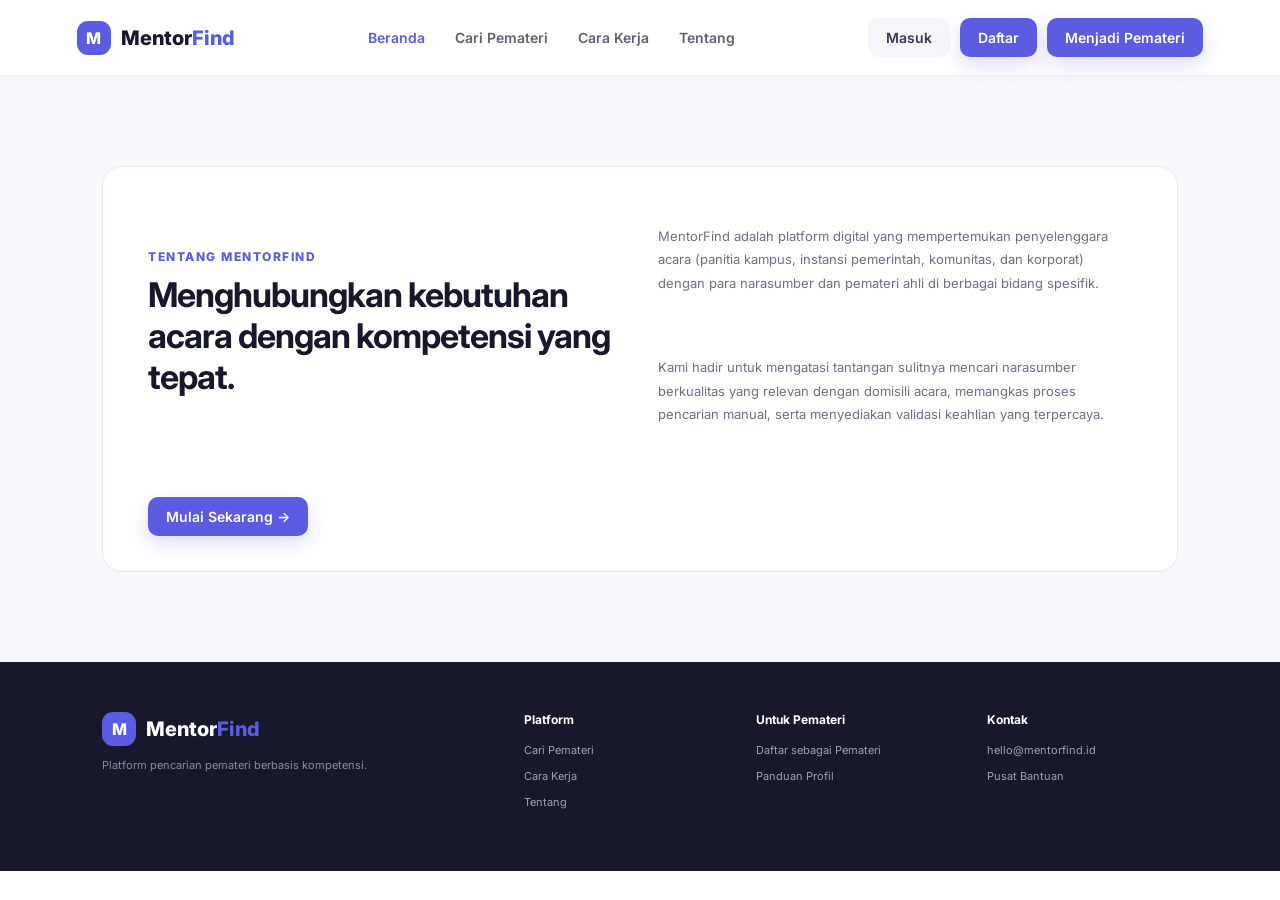
==== commit 3e28fdb6: "Add files via upload" ====
--- a/about.html
+++ b/about.html
@@ -11,20 +11,24 @@
 </head>
 <body>
   <header class="navbar">
-    <a class="brand" href="index.html"><span class="brand-mark">M</span><span>Mentor<span class="brand-accent">Find</span></span></a>
-    <nav>
+    <a class="brand" href="index.html">
+      <span class="brand-mark">M</span><span>Mentor<span class="brand-accent">Find</span></span>
+    </a>
+    
+    <nav class="nav-links" id="mainNavLinks">
       <a href="index.html">Beranda</a>
       <a href="search.html">Cari Pemateri</a>
       <a href="how-it-works.html">Cara Kerja</a>
       <a href="about.html" class="active">Tentang</a>
     </nav>
-    <div class="nav-actions">
+    
+    <div class="nav-actions" id="mainNavActions">
       <a class="btn btn-ghost" href="login.html">Masuk</a>
       <a class="btn btn-primary" href="register.html">Daftar</a>
       <a class="btn btn-primary" href="become-mentor.html">Menjadi Pemateri</a>
     </div>
     <button class="mobile-menu" onclick="toggleMenu()">☰</button>
-  </header>
+</header>
 
   <main>
     <section class="section about-section">
--- a/style.css
+++ b/style.css
@@ -1,2037 +1,1066 @@
 :root {
-
   --primary: #5b5ce2;
-
   --primary-dark: #4546c9;
-
   --ink: #17182b;
-
   --muted: #6d7085;
-
   --line: #e8e8f1;
-
   --soft: #f7f7fc;
-
   --white: #fff;
-
   --green: #18a66a;
 
-
-
   --auth-bg: #0b0f19;
-
   --auth-card: #1e293b;
-
   --auth-border: #334155;
 
-
-
   --shadow: 0 18px 50px rgba(33, 34, 76, 0.1);
-
-}
-
-
-
-/* =========================
-
+}
+
+/* =========================
    GLOBAL
-
-\========================= */
-
-
-
-\* {
-
+========================= */
+
+* {
   box-sizing: border-box;
-
-}
-
-
+}
 
 html {
-
   scroll-behavior: smooth;
-
-}
-
-
+}
 
 body {
-
   margin: 0;
-
   font-family: Inter, Arial, sans-serif;
-
   color: var(--ink);
-
   background: #fff;
-
-}
-
-
+}
 
 a {
-
   text-decoration: none;
-
   color: inherit;
-
   cursor: pointer;
-
-}
-
-
-
-/* =========================
-
+}
+
+/* =========================
    NAVBAR
-
-\========================= */
-
-
+========================= */
 
 .navbar {
-
   height: 76px;
-
-  display: flex;
-
-  align-items: center;
-
+  display: flex;
+  align-items: center;
   justify-content: space-between;
-
   padding: 0 6%;
-
   border-bottom: 1px solid #f0f0f5;
-
   background: rgba(255, 255, 255, 0.94);
-
   position: sticky;
-
   top: 0;
-
   z-index: 20;
-
   backdrop-filter: blur(14px);
-
-}
-
-
+}
 
 .brand {
-
-  display: flex;
-
-  align-items: center;
-
+  display: flex;
+  align-items: center;
   gap: 10px;
-
   font-weight: 800;
-
   font-size: 20px;
-
-}
-
-
+}
 
 .brand-mark {
-
   width: 34px;
-
   height: 34px;
-
   border-radius: 11px;
-
   background: var(--primary);
-
   color: #fff;
-
   display: grid;
-
   place-items: center;
-
   font-size: 16px;
-
-}
-
-
+}
 
 .brand-accent {
-
   color: var(--primary);
-
-}
-
-
-
-nav {
-
-  display: flex;
-
+}
+
+/* Menu Tengah */
+.nav-links {
+  display: flex;
   gap: 30px;
-
   font-size: 14px;
-
   font-weight: 600;
-
   color: #5f6172;
-
-}
-
-
-
-nav a:hover {
-
+  align-items: center;
+}
+
+.nav-links a:hover {
   color: var(--primary);
-
-}
-
-
-
+}
+
+.nav-links a.active {
+  color: var(--primary);
+}
+
+/* Menu Kanan */
 .nav-actions {
-
-  display: flex;
-
+  display: flex;
   gap: 10px;
-
-}
-
-
-
-/* =========================
-
+  align-items: center;
+}
+
+/* Profil User di Navbar */
+.user-profile {
+  display: flex;
+  align-items: center;
+  gap: 10px;
+  margin-right: 5px;
+}
+
+.user-avatar {
+  width: 36px;
+  height: 36px;
+  border-radius: 50%;
+  background: #e0e7ff;
+  color: var(--primary);
+  display: flex;
+  align-items: center;
+  justify-content: center;
+  font-weight: 700;
+  font-size: 14px;
+}
+
+.user-info {
+  display: flex;
+  flex-direction: column;
+  font-size: 12px;
+  line-height: 1.2;
+}
+
+.user-info strong {
+  color: var(--ink);
+}
+
+.user-info span {
+  color: var(--muted);
+  font-size: 10px;
+}
+
+/* =========================
    BUTTON
-
-\========================= */
-
-
+========================= */
 
 .btn {
-
   border: 0;
-
   border-radius: 10px;
-
   padding: 11px 18px;
-
   font: 600 14px Inter;
-
   cursor: pointer;
-
   transition: 0.2s;
-
-}
-
-
+}
 
 .btn-primary {
-
   background: var(--primary);
-
   color: #fff;
-
   box-shadow: 0 8px 20px rgba(91, 92, 226, 0.2);
-
-}
-
-
+}
 
 .btn-primary:hover {
-
   background: var(--primary-dark);
-
   transform: translateY(-1px);
-
-}
-
-
+}
 
 .btn-ghost {
-
   background: #f5f5fa;
-
   color: #383a50;
-
-}
-
-
+}
 
 .btn-large {
-
   padding: 15px 22px;
-
-}
-
-
+}
 
 .full {
-
   width: 100%;
-
   margin-top: 10px;
-
-}
-
-
+}
 
 .mobile-menu {
-
   display: none;
-
   border: 0;
-
   background: none;
-
   font-size: 24px;
-
-}
-
-
-
-/* =========================
-
+}
+
+/* =========================
    HERO
-
-\========================= */
-
-
+========================= */
 
 .hero {
-
   min-height: 590px;
-
   padding: 75px 8% 70px;
-
-  display: flex;
-
-  align-items: center;
-
+  display: flex;
+  align-items: center;
   gap: 60px;
-
   background:
-
     radial-gradient(
-
       circle at 80% 20%,
-
       #eeeefe 0,
-
       transparent 35%
-
     ),
-
     linear-gradient(180deg, #fbfbff, #fff);
-
-}
-
-
+}
 
 .hero-content {
-
   width: 56%;
-
   max-width: 730px;
-
-}
-
-
+}
 
 .eyebrow {
-
   font-size: 12px;
-
   letter-spacing: 1.5px;
-
   color: var(--primary);
-
   font-weight: 800;
-
-}
-
-
+}
 
 .hero .eyebrow {
-
   display: inline-flex;
-
   gap: 8px;
-
   background: #eeeeff;
-
   padding: 8px 12px;
-
   border-radius: 30px;
-
   letter-spacing: 0.4px;
-
-}
-
-
+}
 
 .hero h1 {
-
   font-size: 52px;
-
   line-height: 1.08;
-
   letter-spacing: -2px;
-
   margin: 20px 0;
-
-}
-
-
+}
 
 .hero h1 span {
-
   color: var(--primary);
-
-}
-
-
+}
 
 .hero-copy {
-
   font-size: 17px;
-
   line-height: 1.7;
-
   color: var(--muted);
-
   max-width: 650px;
-
-}
-
-
-
-/* =========================
-
+}
+
+/* =========================
    HERO SEARCH
-
-\========================= */
-
-
+========================= */
 
 .hero-search {
-
   background: #fff;
-
   padding: 9px;
-
-  display: flex;
-
+  display: flex;
   gap: 7px;
-
   border: 1px solid #e6e6ef;
-
   border-radius: 15px;
-
   box-shadow: var(--shadow);
-
   margin-top: 28px;
-
-}
-
-
+}
 
 .search-field {
-
-  display: flex;
-
-  align-items: center;
-
+  display: flex;
+  align-items: center;
   gap: 8px;
-
   padding: 0 12px;
-
   border-right: 1px solid var(--line);
-
   flex: 1;
-
   color: #85879a;
-
-}
-
-
+}
 
 .search-field input {
-
   border: 0;
-
   outline: 0;
-
   width: 100%;
-
   font: 14px Inter;
-
-}
-
-
+}
 
 .location-field {
-
   max-width: 170px;
-
-}
-
-
+}
 
 .popular {
-
-  display: flex;
-
-  align-items: center;
-
+  display: flex;
+  align-items: center;
   gap: 8px;
-
   margin-top: 16px;
-
   font-size: 12px;
-
   color: #7a7c8e;
-
   flex-wrap: wrap;
-
-}
-
-
+}
 
 .popular button {
-
   border: 1px solid var(--line);
-
   background: #fff;
-
   border-radius: 20px;
-
   padding: 6px 10px;
-
   color: #55586b;
-
   cursor: pointer;
-
-}
-
-
-
-/* =========================
-
+}
+
+/* =========================
    HERO VISUAL
-
-\========================= */
-
-
+========================= */
 
 .hero-visual {
-
   position: relative;
-
   flex: 1;
-
   min-height: 390px;
-
   display: grid;
-
   place-items: center;
-
-}
-
-
+}
 
 .orb {
-
   position: absolute;
-
   border-radius: 50%;
-
   filter: blur(1px);
-
-}
-
-
+}
 
 .orb-one {
-
   width: 330px;
-
   height: 330px;
-
   background: #e7e7ff;
-
-}
-
-
+}
 
 .orb-two {
-
   width: 210px;
-
   height: 210px;
-
   background: #d8f5ec;
-
   right: 5%;
-
   bottom: 3%;
-
-}
-
-
+}
 
 .profile-preview {
-
   position: relative;
-
   width: 300px;
-
   background: #fff;
-
   border: 1px solid #eeeef5;
-
   border-radius: 22px;
-
   padding: 28px;
-
   box-shadow: 0 25px 70px rgba(50, 50, 100, 0.16);
-
   text-align: center;
-
-}
-
-
+}
 
 .verified {
-
   position: absolute;
-
   top: 14px;
-
   right: 14px;
-
   font-size: 9px;
-
   color: var(--green);
-
   background: #e8faf2;
-
   padding: 5px 8px;
-
   border-radius: 20px;
-
   font-weight: 700;
-
-}
-
-
-
-/* =========================
-
+}
+
+/* =========================
    AVATAR
-
-\========================= */
-
-
+========================= */
 
 .avatar {
-
   border-radius: 50%;
-
   background: linear-gradient(135deg, #5b5ce2, #8f90ff);
-
   color: #fff;
-
   display: grid;
-
   place-items: center;
-
   font-weight: 800;
-
-}
-
-
+}
 
 .avatar-lg {
-
   width: 82px;
-
   height: 82px;
-
   font-size: 23px;
-
   margin: 5px auto 15px;
-
-}
-
-
+}
 
 .profile-preview h3 {
-
   margin: 0 0 5px;
-
-}
-
-
+}
 
 .profile-preview p {
-
   font-size: 12px;
-
   color: var(--muted);
-
   margin: 0;
-
-}
-
-
+}
 
 .location {
-
   font-size: 11px;
-
   color: #77798a;
-
   margin: 13px 0;
-
-}
-
-
+}
 
 .rating {
-
   font-weight: 700;
-
   font-size: 13px;
-
-}
-
-
+}
 
 .rating span {
-
   font-weight: 400;
-
   color: #989aaa;
-
-}
-
-
+}
 
 .skill-row {
-
-  display: flex;
-
+  display: flex;
   gap: 5px;
-
   flex-wrap: wrap;
-
   justify-content: center;
-
   margin-top: 17px;
-
-}
-
-
+}
 
 .skill-row span {
-
   font-size: 9px;
-
   padding: 6px 8px;
-
   border-radius: 7px;
-
   background: #f3f3fb;
-
   color: #595b72;
-
-}
-
-
-
-/* =========================
-
+}
+
+/* =========================
    FLOATING CARD
-
-\========================= */
-
-
+========================= */
 
 .floating-card {
-
   position: absolute;
-
   background: #fff;
-
   border: 1px solid #eeeef5;
-
   border-radius: 14px;
-
   box-shadow: var(--shadow);
-
   padding: 13px 16px;
-
-  display: flex;
-
+  display: flex;
   gap: 9px;
-
-  align-items: center;
-
-}
-
-
+  align-items: center;
+}
 
 .floating-card strong {
-
   display: block;
-
   font-size: 16px;
-
-}
-
-
+}
 
 .floating-card span {
-
   font-size: 9px;
-
   color: #85879a;
-
-}
-
-
+}
 
 .fc-top {
-
   top: 25px;
-
   right: 0;
-
-}
-
-
+}
 
 .fc-bottom {
-
   bottom: 24px;
-
   left: 0;
-
-}
-
-
+}
 
 .fc-bottom small {
-
   display: block;
-
   color: #888a9b;
-
   font-size: 9px;
-
   margin-top: 3px;
-
-}
-
-
+}
 
 .mini-icon {
-
   background: #e8faf2;
-
   color: var(--green);
-
   padding: 8px;
-
   border-radius: 9px !important;
-
   font-size: 13px !important;
-
-}
-
-
-
-/* =========================
-
+}
+
+/* =========================
    STATS
-
-\========================= */
-
-
+========================= */
 
 .stats {
-
   display: grid;
-
   grid-template-columns: repeat(4, 1fr);
-
   padding: 28px 8%;
-
   border-top: 1px solid var(--line);
-
   border-bottom: 1px solid var(--line);
-
   background: #fff;
-
-}
-
-
+}
 
 .stats div {
-
   text-align: center;
-
   border-right: 1px solid var(--line);
-
-}
-
-
+}
 
 .stats div:last-child {
-
   border: 0;
-
-}
-
-
+}
 
 .stats strong {
-
   display: block;
-
   font-size: 25px;
-
-}
-
-
+}
 
 .stats span {
-
   font-size: 11px;
-
   color: var(--muted);
-
-}
-
-
-
-/* =========================
-
+}
+
+/* =========================
    SECTION
-
-\========================= */
-
-
+========================= */
 
 .section {
-
   padding: 90px 8%;
-
-}
-
-
+}
 
 .section-heading {
-
-  display: flex;
-
+  display: flex;
   justify-content: space-between;
-
   align-items: end;
-
   margin-bottom: 35px;
-
-}
-
-
+}
 
 .section-heading h2,
-
 .center-heading h2,
-
 .about-card h2 {
-
   font-size: 34px;
-
   letter-spacing: -1px;
-
   margin: 9px 0;
-
-}
-
-
+}
 
 .section-heading p {
-
   color: var(--muted);
-
   font-size: 13px;
-
   max-width: 410px;
-
   line-height: 1.6;
-
-}
-
-
-
-/* =========================
-
+}
+
+/* =========================
    SEARCH SECTION
-
-\========================= */
-
-
+========================= */
 
 .search-section {
-
   background: #fafaff;
-
-}
-
-
+}
 
 .search-layout {
-
   display: grid;
-
   grid-template-columns: 250px 1fr;
-
   gap: 30px;
-
-}
-
-
-
-/* =========================
-
+}
+
+/* =========================
    FILTER
-
-\========================= */
-
-
+========================= */
 
 .filter-panel {
-
   background: #fff;
-
   border: 1px solid var(--line);
-
   border-radius: 15px;
-
   padding: 20px;
-
   height: max-content;
-
-}
-
-
+}
 
 .filter-title {
-
-  display: flex;
-
+  display: flex;
   justify-content: space-between;
-
   font-size: 14px;
-
   font-weight: 800;
-
   margin-bottom: 20px;
-
-}
-
-
+}
 
 .filter-title button {
-
   border: 0;
-
   background: none;
-
   color: var(--primary);
-
   font-size: 11px;
-
   cursor: pointer;
-
-}
-
-
+}
 
 .filter-panel label {
-
   display: block;
-
   font-size: 11px;
-
   font-weight: 700;
-
   margin: 16px 0 7px;
-
-}
-
-
+}
 
 .input {
-
   width: 100%;
-
   border: 1px solid var(--line);
-
   border-radius: 9px;
-
   padding: 11px 12px;
-
   background: #fff;
-
   outline: none;
-
   font: 12px Inter;
-
   color: #44475a;
-
-}
-
-
+}
 
 .input:focus {
-
   border-color: #a5a6ee;
-
   box-shadow: 0 0 0 3px #eeeeff;
-
-}
-
-
-
-/* =========================
-
+}
+
+/* =========================
    RESULTS
-
-\========================= */
-
-
+========================= */
 
 .results-top {
-
-  display: flex;
-
+  display: flex;
   justify-content: space-between;
-
-  align-items: center;
-
+  align-items: center;
   font-size: 12px;
-
   color: var(--muted);
-
   margin-bottom: 15px;
-
-}
-
-
+}
 
 .results-top select {
-
   border: 1px solid var(--line);
-
   background: #fff;
-
   border-radius: 8px;
-
   padding: 8px;
-
   font: 11px Inter;
-
-}
-
-
+}
 
 .mentor-grid {
-
   display: grid;
-
   grid-template-columns: repeat(2, 1fr);
-
   gap: 16px;
-
-}
-
-
-
-/* =========================
-
+}
+
+/* =========================
    MENTOR CARD
-
-\========================= */
-
-
+========================= */
 
 .mentor-card {
-
   background: #fff;
-
   border: 1px solid var(--line);
-
   border-radius: 15px;
-
   padding: 20px;
-
   transition: 0.2s;
-
   cursor: pointer;
-
-}
-
-
+}
 
 .mentor-card:hover {
-
   transform: translateY(-3px);
-
   box-shadow: var(--shadow);
-
   border-color: #d9d9f5;
-
-}
-
-
+}
 
 .mentor-head {
-
-  display: flex;
-
+  display: flex;
   gap: 12px;
-
-  align-items: center;
-
-}
-
-
+  align-items: center;
+}
 
 .avatar-sm {
-
   width: 48px;
-
   height: 48px;
-
   font-size: 13px;
-
-}
-
-
+}
 
 .mentor-info h3 {
-
   font-size: 14px;
-
   margin: 0 0 4px;
-
-}
-
-
+}
 
 .mentor-info p {
-
   font-size: 10px;
-
   color: var(--muted);
-
   margin: 0;
-
-}
-
-
+}
 
 .verified-badge {
-
   margin-left: auto;
-
   font-size: 9px;
-
   color: var(--green);
-
   background: #e8faf2;
-
   padding: 5px 7px;
-
   border-radius: 15px;
-
-}
-
-
+}
 
 .mentor-location {
-
   font-size: 10px;
-
   color: #7b7d8d;
-
   margin: 14px 0;
-
-}
-
-
+}
 
 .mentor-desc {
-
   font-size: 11px;
-
   line-height: 1.55;
-
   color: #696b7c;
-
   min-height: 34px;
-
-}
-
-
+}
 
 .mentor-meta {
-
-  display: flex;
-
+  display: flex;
   justify-content: space-between;
-
   margin-top: 15px;
-
   padding-top: 12px;
-
   border-top: 1px solid #f0f0f5;
-
   font-size: 10px;
-
   color: #707285;
-
-}
-
-
+}
 
 .mentor-skills {
-
-  display: flex;
-
+  display: flex;
   gap: 5px;
-
   flex-wrap: wrap;
-
   margin-top: 13px;
-
-}
-
-
+}
 
 .mentor-skills span {
-
   font-size: 9px;
-
   background: #f4f4fb;
-
   padding: 5px 7px;
-
   border-radius: 6px;
-
-}
-
-
-
-/* =========================
-
+}
+
+/* =========================
    EMPTY STATE
-
-\========================= */
-
-
+========================= */
 
 .empty {
-
   text-align: center;
-
   padding: 70px 20px;
-
   color: var(--muted);
-
-}
-
-
+}
 
 .empty div {
-
   font-size: 35px;
-
-}
-
-
+}
 
 .hidden {
-
   display: none;
-
-}
-
-
-
-/* =========================
-
+}
+
+/* =========================
    HOW IT WORKS
-
-\========================= */
-
-
+========================= */
 
 .how-section {
-
   background: #fff;
-
-}
-
-
+}
 
 .center-heading {
-
   text-align: center;
-
   max-width: 650px;
-
   margin: 0 auto 45px;
-
-}
-
-
+}
 
 .center-heading p {
-
   font-size: 13px;
-
   line-height: 1.6;
-
   color: var(--muted);
-
-}
-
-
+}
 
 .steps {
-
   display: grid;
-
   grid-template-columns: repeat(3, 1fr);
-
   gap: 20px;
-
-}
-
-
+}
 
 .step {
-
   border: 1px solid var(--line);
-
   border-radius: 16px;
-
   padding: 28px;
-
-}
-
-
+}
 
 .step-number {
-
   color: var(--primary);
-
   font-weight: 800;
-
   font-size: 12px;
-
   background: #eeeeff;
-
   width: max-content;
-
   padding: 7px 10px;
-
   border-radius: 8px;
-
-}
-
-
+}
 
 .step h3 {
-
   font-size: 16px;
-
-}
-
-
+}
 
 .step p {
-
   font-size: 12px;
-
   color: var(--muted);
-
   line-height: 1.6;
-
-}
-
-
-
-/* =========================
-
+}
+
+/* =========================
    ABOUT
-
-\========================= */
-
-
+========================= */
 
 .about-section {
-
   background: #f7f7fc;
-
-}
-
-
+}
 
 .about-card {
-
   background: #fff;
-
   border: 1px solid var(--line);
-
   border-radius: 20px;
-
   padding: 45px;
-
   display: grid;
-
   grid-template-columns: 1fr 1fr;
-
   gap: 35px;
-
-  align-items: center;
-
-}
-
-
+  align-items: center;
+}
 
 .about-card p {
-
   font-size: 13px;
-
   color: var(--muted);
-
   line-height: 1.8;
-
-}
-
-
+}
 
 .about-card .btn {
-
   width: max-content;
-
-}
-
-
+}
 
 .about-card > div {
-
   grid-row: span 2;
-
-}
-
-
-
-/* =========================
-
+}
+
+/* =========================
    FOOTER
-
-\========================= */
-
-
+========================= */
 
 footer {
-
   padding: 50px 8%;
-
   background: #17182b;
-
   color: #c6c7d3;
-
   display: grid;
-
   grid-template-columns: 2fr 1fr 1fr 1fr;
-
   gap: 40px;
-
-}
-
-
+}
 
 footer .brand {
-
   color: #fff;
-
-}
-
-
+}
 
 footer h4 {
-
   color: #fff;
-
   font-size: 12px;
-
   margin-top: 0;
-
-}
-
-
+}
 
 footer a:not(.brand) {
-
   display: block;
-
   font-size: 11px;
-
   margin: 12px 0;
-
   color: #9fa1b2;
-
-}
-
-
+}
 
 footer p {
-
   font-size: 11px;
-
   line-height: 1.6;
-
   color: #898b9e;
-
-}
-
-
-
-/* =========================
-
+}
+
+/* =========================
    MODAL
-
-\========================= */
-
-
+========================= */
 
 .modal {
-
   display: none;
-
   position: fixed;
-
   inset: 0;
-
   background: rgba(20, 21, 40, 0.55);
-
   z-index: 50;
-
-  align-items: center;
-
+  align-items: center;
   justify-content: center;
-
   padding: 20px;
-
-}
-
-
+}
 
 .modal.show {
-
-  display: flex;
-
-}
-
-
+  display: flex;
+}
 
 .modal-box {
-
   width: min(420px, 100%);
-
   background: #fff;
-
   border-radius: 18px;
-
   padding: 30px;
-
   position: relative;
-
   box-shadow: 0 30px 100px rgba(0, 0, 0, 0.2);
-
-}
-
-
+}
 
 .modal-box h2 {
-
   margin: 8px 0;
-
   font-size: 23px;
-
-}
-
-
+}
 
 .modal-box .input {
-
   margin-top: 10px;
-
-}
-
-
+}
 
 .modal-close {
-
   position: absolute;
-
   right: 17px;
-
   top: 14px;
-
   border: 0;
-
   background: #f2f2f7;
-
   border-radius: 50%;
-
   width: 28px;
-
   height: 28px;
-
   cursor: pointer;
-
-}
-
-
+}
 
 .modal-icon {
-
   width: 42px;
-
   height: 42px;
-
   border-radius: 12px;
-
   background: #eeeeff;
-
   color: var(--primary);
-
   display: grid;
-
   place-items: center;
-
   font-weight: 800;
-
-}
-
-
+}
 
 .muted {
-
   font-size: 12px;
-
   color: var(--muted);
-
   line-height: 1.6;
-
-}
-
-
+}
 
 .modal-switch {
-
   text-align: center;
-
   font-size: 11px;
-
   color: var(--muted);
-
   margin-top: 18px;
-
-}
-
-
+}
 
 .modal-switch a {
-
   color: var(--primary);
-
   font-weight: 700;
-
-}
-
-
-
-/* =========================
-
+}
+
+/* =========================
    PROFILE MODAL
-
-\========================= */
-
-
+========================= */
 
 .profile-modal {
-
   max-width: 650px;
-
-}
-
-
+}
 
 .profile-detail {
-
   display: grid;
-
   grid-template-columns: 100px 1fr;
-
   gap: 22px;
-
-}
-
-
+}
 
 .profile-detail .avatar {
-
   width: 100px;
-
   height: 100px;
-
   font-size: 25px;
-
-}
-
-
+}
 
 .profile-detail h2 {
-
   margin: 0 0 4px;
-
-}
-
-
+}
 
 .detail-label {
-
   font-size: 10px;
-
   color: var(--muted);
-
   margin-top: 18px;
-
-}
-
-
+}
 
 .detail-list {
-
-  display: flex;
-
+  display: flex;
   flex-wrap: wrap;
-
   gap: 7px;
-
   margin-top: 7px;
-
-}
-
-
+}
 
 .detail-list span {
-
   background: #f1f1fb;
-
   border-radius: 7px;
-
   padding: 7px 9px;
-
   font-size: 10px;
-
-}
-
-
+}
 
 .portfolio {
-
   margin-top: 20px;
-
   padding-top: 17px;
-
   border-top: 1px solid var(--line);
-
-}
-
-
+}
 
 .portfolio h4 {
-
   margin: 0 0 8px;
-
   font-size: 13px;
-
-}
-
-
+}
 
 .portfolio p {
-
   font-size: 11px;
-
   color: var(--muted);
-
   line-height: 1.5;
-
-}
-
-
+}
 
 /* =====================================================
-
    MENTOR DASHBOARD
-
-\===================================================== */
-
-
+===================================================== */
 
 .mentor-dashboard-grid {
-
   display: grid;
-
   grid-template-columns: repeat(3, 1fr);
-
   gap: 20px;
-
   margin-top: 30px;
-
-}
-
-
+}
 
 .dashboard-card {
-
   background: #fff;
-
   border: 1px solid #e5e7eb;
-
   border-radius: 18px;
-
   padding: 28px;
-
   box-shadow: 0 10px 30px rgba(15, 23, 42, 0.05);
-
   transition:
-
     transform 0.25s ease,
-
     box-shadow 0.25s ease;
-
-}
-
-
+}
 
 .dashboard-card:hover {
-
   transform: translateY(-5px);
-
   box-shadow: 0 20px 40px rgba(15, 23, 42, 0.1);
-
-}
-
-
+}
 
 .dashboard-icon {
-
   width: 52px;
-
   height: 52px;
-
-  display: flex;
-
-  align-items: center;
-
+  display: flex;
+  align-items: center;
   justify-content: center;
-
   border-radius: 14px;
-
   background: #eef2ff;
-
   font-size: 24px;
-
   margin-bottom: 20px;
-
-}
-
-
+}
 
 .dashboard-card h3 {
-
   margin-bottom: 8px;
-
   color: #111827;
-
-}
-
-
+}
 
 .dashboard-card p {
-
   color: #6b7280;
-
   line-height: 1.6;
-
   margin-bottom: 20px;
-
-}
-
-
+}
 
 .mentor-info-box {
-
   margin-top: 30px;
-
   padding: 30px;
-
   border-radius: 18px;
-
   background: linear-gradient(135deg, #eef2ff, #f8fafc);
-
   border: 1px solid #e0e7ff;
-
-}
-
-
+}
 
 .mentor-info-box h2 {
-
   margin: 8px 0 10px;
-
   color: #111827;
-
-}
-
-
+}
 
 .mentor-info-box p {
-
   max-width: 700px;
-
   color: #64748b;
-
   line-height: 1.7;
-
-}
-
-
+}
 
 /* =====================================================
    AUTHENTICATION PAGE
    LOGIN & REGISTER
-   Integrated with the new mockup design
 ===================================================== */
 
 body.auth-page {
@@ -2162,7 +1191,7 @@
   font-weight: 600;
 }
 
-/* Existing alert styles preserved */
+/* Alert Styles */
 .alert-box {
   margin-top: 1.25rem;
   padding: 0.75rem 1rem;
@@ -2186,397 +1215,191 @@
   line-height: 1;
 }
 
-/* Login state / user profile */
-.nav-links {
-  display: flex;
-  align-items: center;
-  gap: 24px;
-  list-style: none;
-  margin: 0;
-  padding: 0;
-}
-
-.nav-links a {
-  text-decoration: none;
-  color: #475569;
-  font-size: 14px;
-  font-weight: 500;
-}
-
-.nav-links a:hover {
-  color: #4f46e5;
-}
-
-.user-profile-btn {
-  display: flex;
-  align-items: center;
-  gap: 10px;
-  text-decoration: none;
-  color: #1e293b;
-  font-weight: 600;
-  font-size: 14px;
-  cursor: pointer;
-  padding: 6px 12px;
-  border-radius: 8px;
-  transition: background 0.2s;
-}
-
-.user-profile-btn:hover {
-  background-color: #f1f5f9;
-}
-
-.user-avatar {
-  width: 36px;
-  height: 36px;
-  border-radius: 50%;
-  background-color: #e0e7ff;
-  color: #4f46e5;
-  display: flex;
-  align-items: center;
-  justify-content: center;
-  font-weight: 700;
-  font-size: 15px;
-}
-
-/* =========================
-
+/* =========================
    TABLET
-
-\========================= */
-
-
+========================= */
 
 @media (max-width: 900px) {
-
-  nav {
-
+  .nav-links {
     display: none;
-
-  }
-
-
+  }
 
   .mobile-menu {
-    
     display: block;
     background: none;
     border: none;
     font-size: 24px;
     cursor: pointer;
     color: #0f172a;
-
-  }
-
-
+  }
+
+  /* Menu Mobile Aktif */
+  .nav-links.active {
+    display: flex !important;
+    flex-direction: column;
+    position: absolute;
+    top: 76px;
+    left: 0;
+    width: 100%;
+    background: #ffffff;
+    padding: 20px 6%;
+    box-shadow: 0 10px 25px rgba(0, 0, 0, 0.1);
+    border-bottom: 1px solid var(--line);
+    z-index: 100;
+    gap: 15px;
+  }
 
   .hero {
-
     padding: 55px 6%;
-
     flex-direction: column;
-
-  }
-
-
+  }
 
   .hero-content {
-
     width: 100%;
-
-  }
-
-
+  }
 
   .hero h1 {
-
     font-size: 42px;
-
-  }
-
-
+  }
 
   .hero-visual {
-
     width: 100%;
-
-  }
-
-
+  }
 
   .stats {
-
     padding: 25px 5%;
-
-  }
-
-
+  }
 
   .section {
-
     padding: 65px 6%;
-
-  }
-
-
+  }
 
   .search-layout {
-
     grid-template-columns: 1fr;
-
-  }
-
-
+  }
 
   .filter-panel {
-
     display: grid;
-
     grid-template-columns: 1fr 1fr;
-
     gap: 0 12px;
-
-  }
-
-
+  }
 
   .filter-title,
-
   .filter-panel .full {
-
     grid-column: 1 / -1;
-
-  }
-
-
+  }
 
   .steps {
-
     grid-template-columns: 1fr;
-
-  }
-
-
+  }
 
   .about-card {
-
     grid-template-columns: 1fr;
-
     padding: 30px;
-
-  }
-
-
+  }
 
   .about-card > div {
-
     grid-row: auto;
-
-  }
-
-
+  }
 
   footer {
-
     grid-template-columns: 1fr 1fr;
-
-  }
-
-
+  }
 
   .mentor-dashboard-grid {
-
     grid-template-columns: 1fr;
-
-  }
-
-}
-
-
-
-/* =========================
-
+  }
+}
+
+/* =========================
    MOBILE
-
-\========================= */
-
-
+========================= */
 
 @media (max-width: 600px) {
-
-  .nav-actions {
-
-    display: none;
-
-  }
-
-
-
   .hero h1 {
-
     font-size: 36px;
-
-  }
-
-
+  }
 
   .hero-search {
-
     flex-direction: column;
-
-  }
-
-
+  }
 
   .search-field,
-
   .location-field {
-
     max-width: none;
-
     border-right: 0;
-
     border-bottom: 1px solid var(--line);
-
     padding: 12px;
-
-  }
-
-
+  }
 
   .hero-visual {
-
     min-height: 350px;
-
-  }
-
-
+  }
 
   .profile-preview {
-
     width: 270px;
-
-  }
-
-
+  }
 
   .floating-card {
-
     transform: scale(0.85);
-
-  }
-
-
+  }
 
   .stats {
-
     grid-template-columns: 1fr 1fr;
-
     gap: 18px;
-
-  }
-
-
+  }
 
   .stats div:nth-child(2) {
-
     border-right: 0;
-
-  }
-
-
+  }
 
   .mentor-grid {
-
     grid-template-columns: 1fr;
-
-  }
-
-
+  }
 
   .filter-panel {
-
     grid-template-columns: 1fr;
-
-  }
-
-
+  }
 
   .filter-title,
-
   .filter-panel .full {
-
     grid-column: auto;
-
-  }
-
-
+  }
 
   .section-heading {
-
     display: block;
-
-  }
-
-
+  }
 
   .section-heading p {
-
     margin-top: 15px;
-
-  }
-
-
+  }
 
   .about-card h2 {
-
     font-size: 27px;
-
-  }
-
-
+  }
 
   footer {
-
     grid-template-columns: 1fr 1fr;
-
-  }
-
-
+  }
 
   .profile-detail {
-
     grid-template-columns: 1fr;
-
     text-align: center;
-
-  }
-
-
+  }
 
   .profile-detail .avatar {
-
     margin: auto;
-
-  }
-
-
+  }
 
   .detail-list {
-
     justify-content: center;
-
-  }
-
-
+  }
 
   .auth-card {
-
     padding: 2rem 1.5rem;
-
   }
 
   .auth-header h2 {
     font-size: 22px;
   }
-
-}
+}
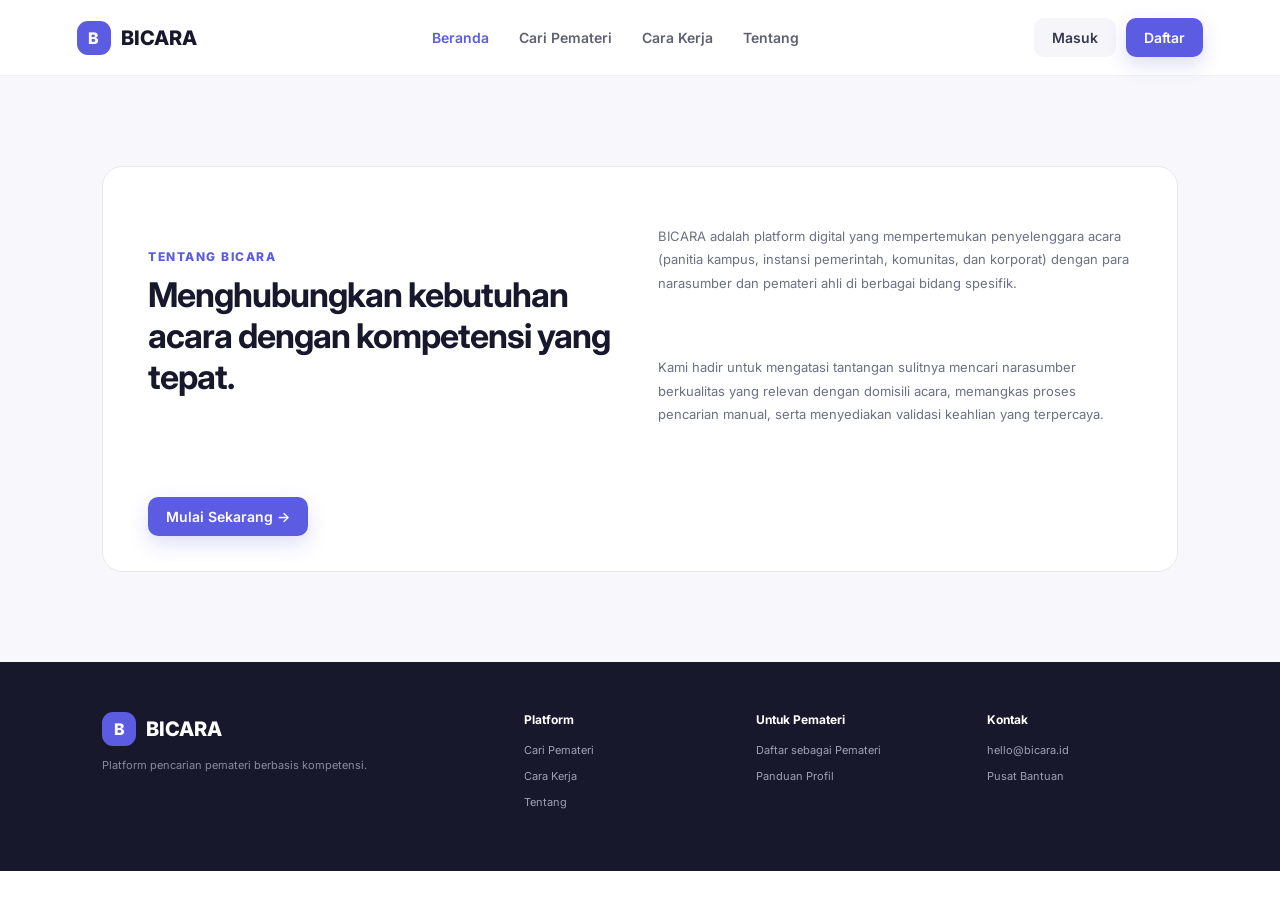
==== commit 6c198c4e: "Add files via upload" ====
--- a/about.html
+++ b/about.html
@@ -3,7 +3,7 @@
 <head>
   <meta charset="UTF-8">
   <meta name="viewport" content="width=device-width, initial-scale=1.0">
-  <title>Tentang Kami — MentorFind</title>
+  <title>Tentang Kami — BICARA</title>
   <link rel="preconnect" href="https://fonts.googleapis.com">
   <link rel="preconnect" href="https://fonts.gstatic.com" crossorigin>
   <link href="https://fonts.googleapis.com/css2?family=Inter:wght@400;500;600;700;800&display=swap" rel="stylesheet">
@@ -12,7 +12,7 @@
 <body>
   <header class="navbar">
     <a class="brand" href="index.html">
-      <span class="brand-mark">M</span><span>Mentor<span class="brand-accent">Find</span></span>
+      <span class="brand-mark">B</span><span>BICARA<span class="brand-accent"></span></span>
     </a>
     
     <nav class="nav-links" id="mainNavLinks">
@@ -34,10 +34,10 @@
     <section class="section about-section">
       <div class="about-card">
         <div>
-          <span class="eyebrow">TENTANG MENTORFIND</span>
+          <span class="eyebrow">TENTANG BICARA</span>
           <h2>Menghubungkan kebutuhan acara dengan kompetensi yang tepat.</h2>
         </div>
-        <p>MentorFind adalah platform digital yang mempertemukan penyelenggara acara (panitia kampus, instansi pemerintah, komunitas, dan korporat) dengan para narasumber dan pemateri ahli di berbagai bidang spesifik.</p>
+        <p>BICARA adalah platform digital yang mempertemukan penyelenggara acara (panitia kampus, instansi pemerintah, komunitas, dan korporat) dengan para narasumber dan pemateri ahli di berbagai bidang spesifik.</p>
         <p>Kami hadir untuk mengatasi tantangan sulitnya mencari narasumber berkualitas yang relevan dengan domisili acara, memangkas proses pencarian manual, serta menyediakan validasi keahlian yang terpercaya.</p>
         <div style="margin-top: 2rem;">
           <a class="btn btn-primary" href="register.html">Mulai Sekarang →</a>
@@ -47,10 +47,10 @@
   </main>
 
   <footer>
-    <div class="footer-brand"><a class="brand" href="index.html"><span class="brand-mark">M</span><span>Mentor<span class="brand-accent">Find</span></span></a><p>Platform pencarian pemateri berbasis kompetensi.</p></div>
+    <div class="footer-brand"><a class="brand" href="index.html"><span class="brand-mark">B</span><span>BICARA<span class="brand-accent"></span></span></a><p>Platform pencarian pemateri berbasis kompetensi.</p></div>
     <div><h4>Platform</h4><a href="search.html">Cari Pemateri</a><a href="how-it-works.html">Cara Kerja</a><a href="about.html">Tentang</a></div>
     <div><h4>Untuk Pemateri</h4><a href="become-mentor.html">Daftar sebagai Pemateri</a><a href="#">Panduan Profil</a></div>
-    <div><h4>Kontak</h4><a href="mailto:hello@mentorfind.id">hello@mentorfind.id</a><a href="#">Pusat Bantuan</a></div>
+    <div><h4>Kontak</h4><a href="mailto:hello@bicara.id">hello@bicara.id</a><a href="#">Pusat Bantuan</a></div>
   </footer>
 
   <script src="script.js"></script>
--- a/style.css
+++ b/style.css
@@ -81,7 +81,6 @@
   color: var(--primary);
 }
 
-/* Menu Tengah */
 .nav-links {
   display: flex;
   gap: 30px;
@@ -99,14 +98,12 @@
   color: var(--primary);
 }
 
-/* Menu Kanan */
 .nav-actions {
   display: flex;
   gap: 10px;
   align-items: center;
 }
 
-/* Profil User di Navbar */
 .user-profile {
   display: flex;
   align-items: center;
@@ -851,7 +848,7 @@
 }
 
 /* =========================
-   MODAL
+   MODAL (DIPERBAIKI — z-index tinggi)
 ========================= */
 
 .modal {
@@ -859,10 +856,12 @@
   position: fixed;
   inset: 0;
   background: rgba(20, 21, 40, 0.55);
-  z-index: 50;
+  z-index: 99999;
   align-items: center;
   justify-content: center;
   padding: 20px;
+  pointer-events: auto;
+  overflow-y: auto;
 }
 
 .modal.show {
@@ -875,7 +874,12 @@
   border-radius: 18px;
   padding: 30px;
   position: relative;
+  z-index: 100000;
   box-shadow: 0 30px 100px rgba(0, 0, 0, 0.2);
+  pointer-events: auto;
+  max-height: 90vh;
+  overflow-y: auto;
+  margin: auto;
 }
 
 .modal-box h2 {
@@ -897,6 +901,8 @@
   width: 28px;
   height: 28px;
   cursor: pointer;
+  z-index: 100001;
+  pointer-events: auto;
 }
 
 .modal-icon {
@@ -990,6 +996,78 @@
 }
 
 /* =====================================================
+   CONTACT SECTION
+===================================================== */
+
+.contact-section {
+  margin-top: 25px;
+  padding-top: 20px;
+  border-top: 1px solid var(--line);
+}
+
+.contact-section h4 {
+  margin: 0 0 8px;
+  font-size: 14px;
+  color: var(--ink);
+}
+
+.contact-section p {
+  margin-bottom: 15px;
+}
+
+.contact-buttons {
+  display: flex;
+  gap: 10px;
+  flex-wrap: wrap;
+}
+
+.btn-wa {
+  background: #25D366 !important;
+  color: #fff !important;
+  box-shadow: 0 8px 20px rgba(37, 211, 102, 0.3) !important;
+  text-align: center;
+  padding: 14px 20px;
+  font-weight: 700;
+  display: flex;
+  align-items: center;
+  justify-content: center;
+  gap: 8px;
+}
+
+.btn-wa:hover {
+  background: #1DAF57 !important;
+  transform: translateY(-1px);
+}
+
+/* =====================================================
+   FORM DI DALAM MODAL
+===================================================== */
+
+.modal-box textarea.input {
+  resize: vertical;
+  min-height: 70px;
+  font-family: inherit;
+}
+
+.modal-box .form-group {
+  margin-bottom: 14px;
+  text-align: left;
+}
+
+.modal-box .form-group label {
+  display: block;
+  font-size: 12px;
+  font-weight: 600;
+  color: #475569;
+  margin-bottom: 6px;
+}
+
+.modal-box .form-group small {
+  display: block;
+  margin-top: 4px;
+}
+
+/* =====================================================
    MENTOR DASHBOARD
 ===================================================== */
 
@@ -1009,11 +1087,17 @@
   transition:
     transform 0.25s ease,
     box-shadow 0.25s ease;
+  display: flex;
+  flex-direction: column;
 }
 
 .dashboard-card:hover {
   transform: translateY(-5px);
   box-shadow: 0 20px 40px rgba(15, 23, 42, 0.1);
+}
+
+.dashboard-card .btn {
+  margin-top: auto;
 }
 
 .dashboard-icon {
@@ -1059,8 +1143,92 @@
 }
 
 /* =====================================================
+   NOTIFICATION POPUP
+===================================================== */
+
+#notificationContainer {
+  position: fixed;
+  top: 20px;
+  right: 20px;
+  z-index: 999999;
+  display: flex;
+  flex-direction: column;
+  gap: 10px;
+  max-width: 340px;
+  pointer-events: none;
+}
+
+.notification {
+  background: #fff;
+  border-radius: 12px;
+  padding: 14px 16px;
+  box-shadow: 0 10px 30px rgba(0, 0, 0, 0.12);
+  display: flex;
+  align-items: flex-start;
+  gap: 10px;
+  border-left: 4px solid var(--primary);
+  pointer-events: auto;
+  animation: slideIn 0.3s ease;
+  font-size: 13px;
+}
+
+.notification.success { border-left-color: #18a66a; }
+.notification.error { border-left-color: #ef4444; }
+.notification.warning { border-left-color: #f59e0b; }
+
+.notification-icon {
+  width: 22px;
+  height: 22px;
+  border-radius: 50%;
+  display: flex;
+  align-items: center;
+  justify-content: center;
+  font-weight: 700;
+  font-size: 12px;
+  flex-shrink: 0;
+  background: #eeeeff;
+  color: var(--primary);
+}
+
+.notification.success .notification-icon { background: #e8faf2; color: #18a66a; }
+.notification.error .notification-icon { background: #fee2e2; color: #ef4444; }
+.notification.warning .notification-icon { background: #fef3c7; color: #f59e0b; }
+
+.notification-content {
+  flex: 1;
+  color: var(--ink);
+  line-height: 1.5;
+}
+
+.notification-close {
+  background: none;
+  border: none;
+  font-size: 16px;
+  cursor: pointer;
+  color: #999;
+  padding: 0 4px;
+  line-height: 1;
+}
+
+.notification.hide {
+  opacity: 0;
+  transform: translateX(20px);
+  transition: 0.3s;
+}
+
+@keyframes slideIn {
+  from {
+    opacity: 0;
+    transform: translateX(20px);
+  }
+  to {
+    opacity: 1;
+    transform: translateX(0);
+  }
+}
+
+/* =====================================================
    AUTHENTICATION PAGE
-   LOGIN & REGISTER
 ===================================================== */
 
 body.auth-page {
@@ -1143,7 +1311,8 @@
 }
 
 .form-group input,
-.form-group select {
+.form-group select,
+.form-group textarea {
   width: 100%;
   padding: 12px 16px;
   border: 1px solid #e2e8f0;
@@ -1153,10 +1322,12 @@
   outline: none;
   box-sizing: border-box;
   transition: border-color 0.2s, background-color 0.2s;
+  font-family: inherit;
 }
 
 .form-group input:focus,
-.form-group select:focus {
+.form-group select:focus,
+.form-group textarea:focus {
   border-color: #4f46e5;
   background-color: #fff;
 }
@@ -1191,7 +1362,6 @@
   font-weight: 600;
 }
 
-/* Alert Styles */
 .alert-box {
   margin-top: 1.25rem;
   padding: 0.75rem 1rem;
@@ -1216,7 +1386,7 @@
 }
 
 /* =========================
-   TABLET
+   TABLET (max-width: 900px)
 ========================= */
 
 @media (max-width: 900px) {
@@ -1231,9 +1401,9 @@
     font-size: 24px;
     cursor: pointer;
     color: #0f172a;
-  }
-
-  /* Menu Mobile Aktif */
+    padding: 8px;
+  }
+
   .nav-links.active {
     display: flex !important;
     flex-direction: column;
@@ -1247,6 +1417,24 @@
     border-bottom: 1px solid var(--line);
     z-index: 100;
     gap: 15px;
+    align-items: flex-start;
+  }
+
+  .nav-links.active a {
+    font-size: 15px;
+    font-weight: 600;
+    color: var(--ink);
+    width: 100%;
+    padding: 8px 0;
+    border-bottom: 1px solid var(--line);
+  }
+
+  .nav-links.active a:last-child {
+    border-bottom: none;
+  }
+
+  .nav-links.active a:hover {
+    color: var(--primary);
   }
 
   .hero {
@@ -1307,12 +1495,12 @@
   }
 
   .mentor-dashboard-grid {
-    grid-template-columns: 1fr;
-  }
-}
-
-/* =========================
-   MOBILE
+    grid-template-columns: repeat(2, 1fr);
+  }
+}
+
+/* =========================
+   MOBILE (max-width: 600px)
 ========================= */
 
 @media (max-width: 600px) {
@@ -1402,4 +1590,95 @@
   .auth-header h2 {
     font-size: 22px;
   }
+
+  .navbar {
+    padding: 0 5%;
+    height: 68px;
+  }
+
+  .brand {
+    font-size: 18px;
+  }
+
+  .brand-mark {
+    width: 30px;
+    height: 30px;
+    font-size: 14px;
+  }
+
+  .nav-links.active {
+    top: 68px;
+  }
+
+  .user-info {
+    display: none;
+  }
+
+  .user-avatar {
+    width: 32px;
+    height: 32px;
+    font-size: 12px;
+  }
+
+  .mentor-dashboard-grid {
+    grid-template-columns: 1fr;
+  }
+
+  .modal-box {
+    padding: 24px 20px;
+    max-height: 90vh;
+    overflow-y: auto;
+  }
+
+  .modal-box h2 {
+    font-size: 20px;
+  }
+
+  .contact-buttons {
+    flex-direction: column;
+  }
+
+  #notificationContainer {
+    top: 12px;
+    right: 12px;
+    left: 12px;
+    max-width: none;
+  }
+}
+
+/* =====================================================
+   PREVIEW FOTO & CV
+===================================================== */
+
+#photoPreview img {
+  max-width: 100%;
+  border-radius: 10px;
+  border: 1px solid var(--line);
+  margin-top: 8px;
+}
+
+#cvPreview div {
+  padding: 10px;
+  background: #f5f5fa;
+  border-radius: 8px;
+  font-size: 12px;
+  margin-top: 8px;
+}
+
+input[type="file"].input {
+  padding: 8px 12px;
+  font-size: 12px;
+  cursor: pointer;
+}
+
+input[type="file"].input::-webkit-file-upload-button {
+  background: var(--primary);
+  color: #fff;
+  border: none;
+  padding: 6px 12px;
+  border-radius: 6px;
+  cursor: pointer;
+  font-weight: 600;
+  font-size: 11px;
+  margin-right: 10px;
 }
